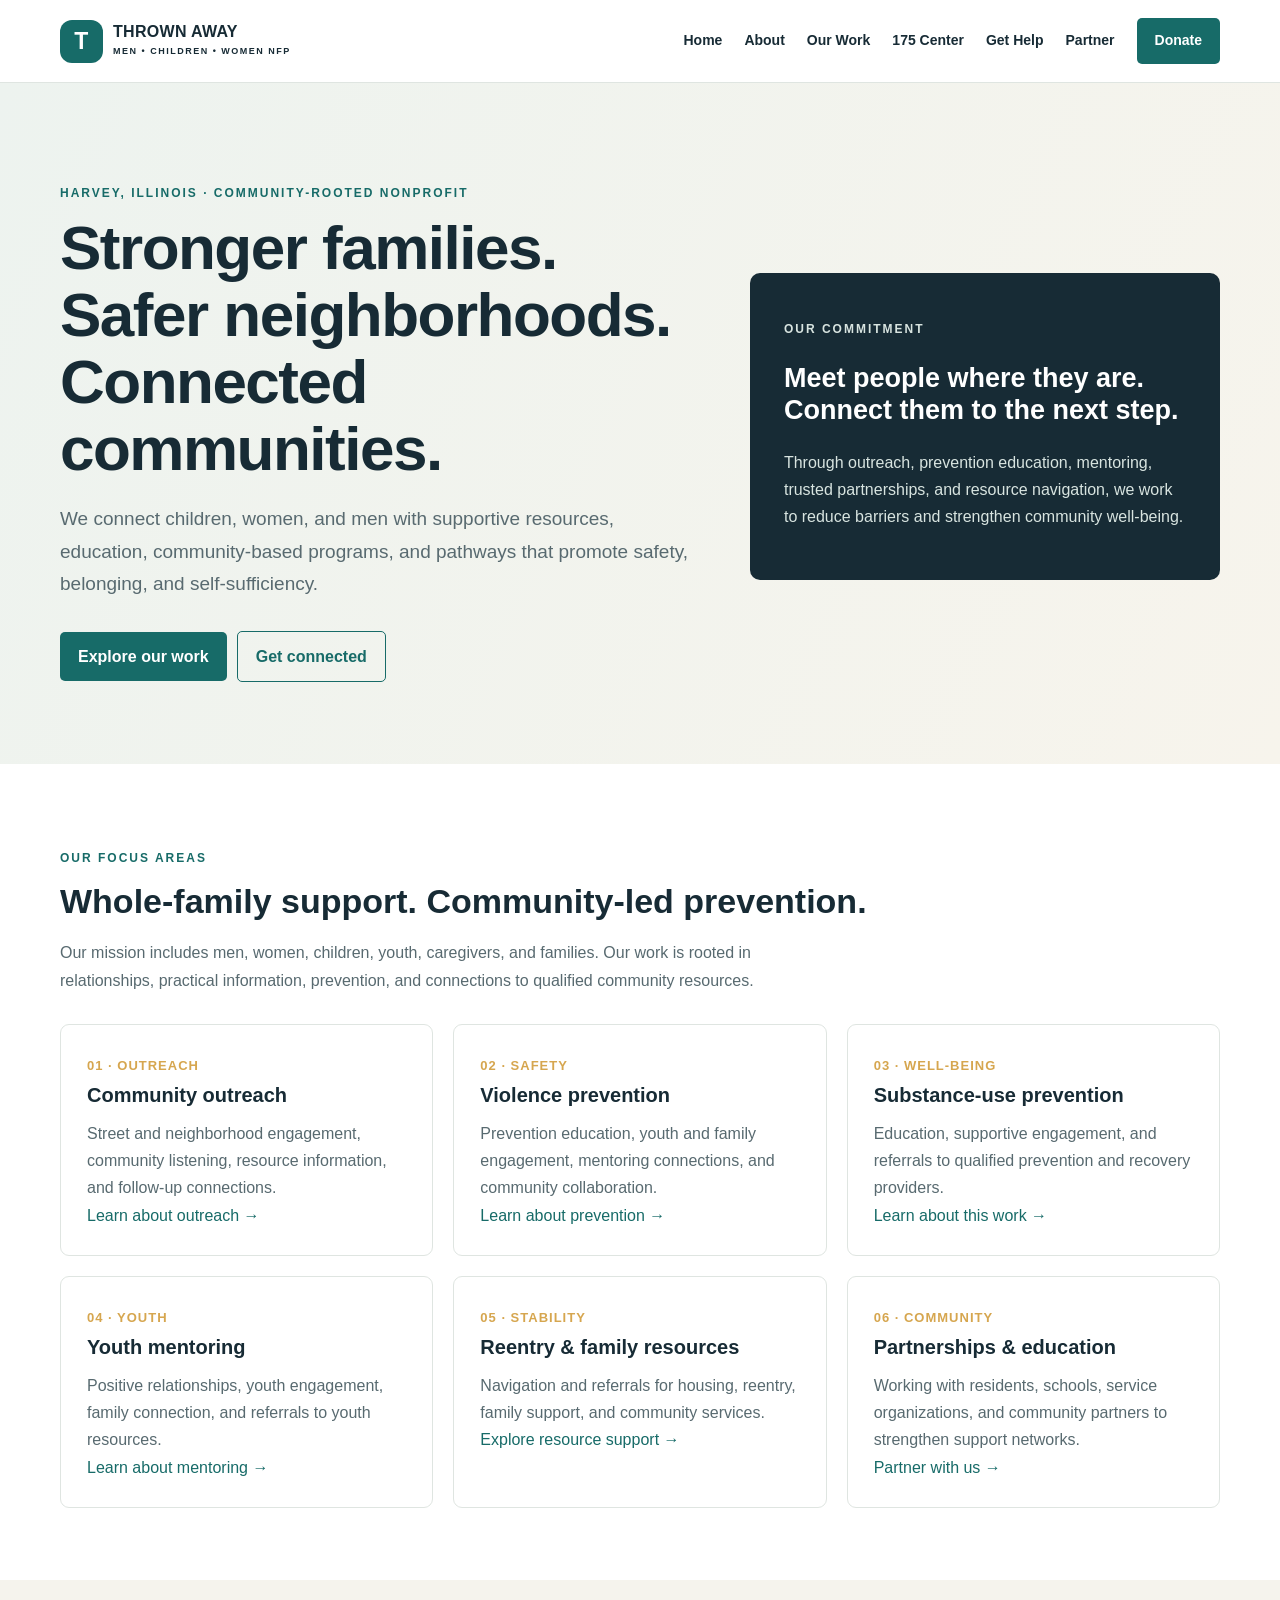
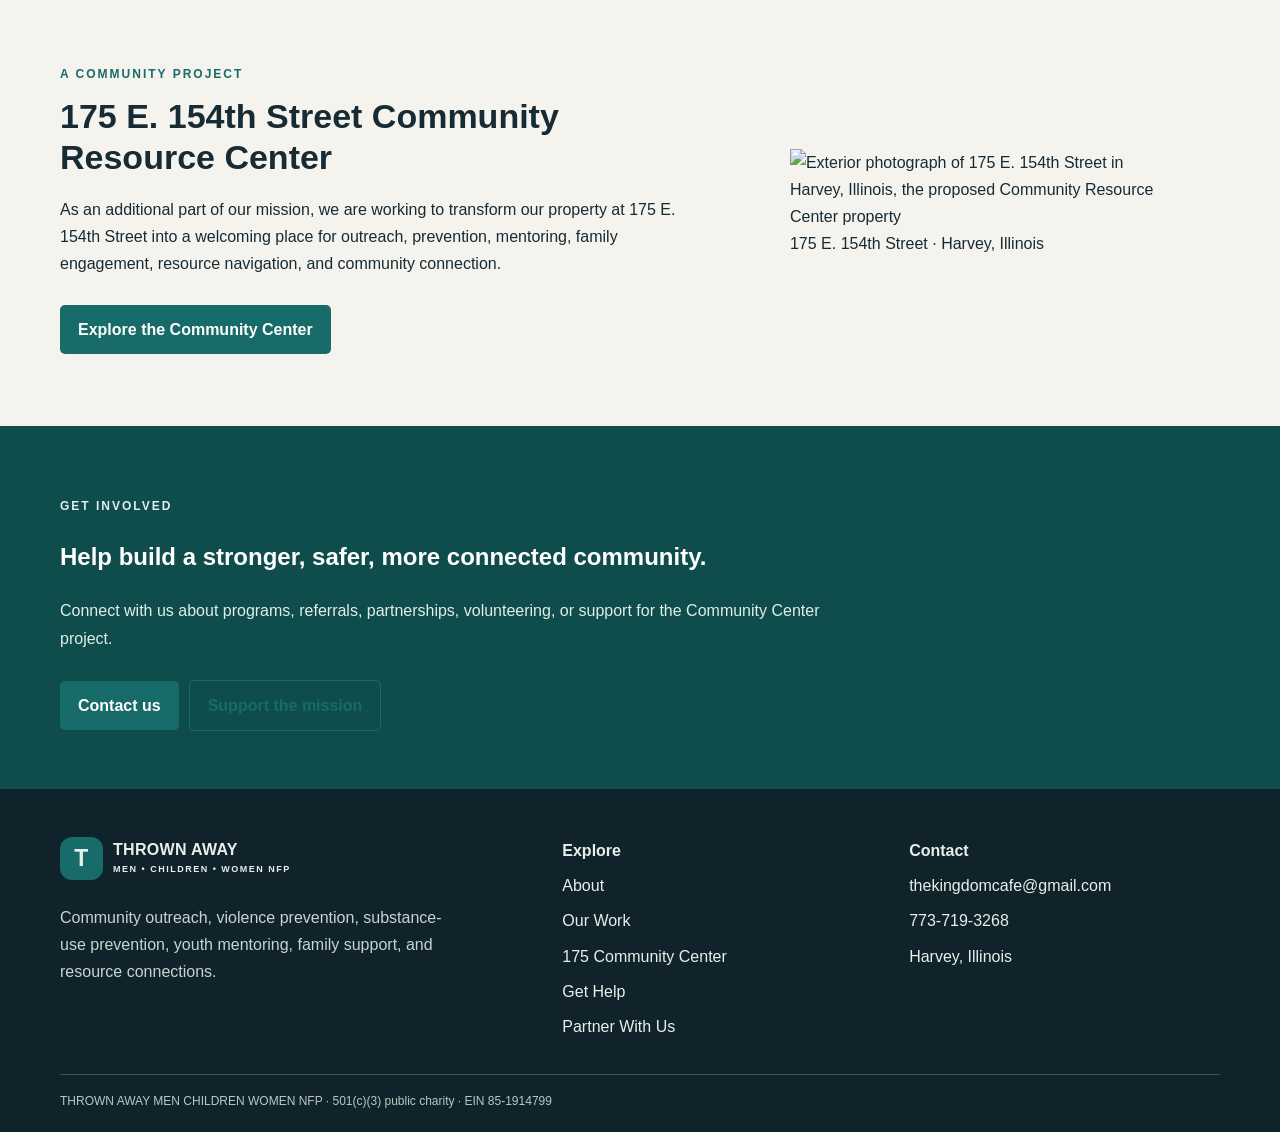
==== index.html @ 24b51b18 "Expand nonprofit website with current mission and program pages" ====
<!doctype html><html lang="en"><head><meta charset="utf-8"><meta name="viewport" content="width=device-width,initial-scale=1"><meta name="description" content="THROWN AWAY MEN CHILDREN WOMEN NFP connects children, women and men with outreach, violence prevention, substance-use prevention, youth mentoring, family support and community resources."><title>Home | THROWN AWAY MEN CHILDREN WOMEN NFP</title><link rel="stylesheet" href="styles.css"></head><body><header class="header"><div class="wrap nav"><a class="brand" href="index.html"><span class="mark">T</span><span>THROWN AWAY<br><small>MEN • CHILDREN • WOMEN NFP</small></span></a><button class="menu" aria-label="Open navigation" onclick="document.querySelector('.links').classList.toggle('open')">Menu</button><nav class="links"><a href="index.html">Home</a><a href="about.html">About</a><a href="programs.html">Our Work</a><a href="community-center.html">175 Center</a><a href="get-help.html">Get Help</a><a href="partners.html">Partner</a><a class="nav-donate" href="donate.html">Donate</a></nav></div></header><main>
<section class="hero"><div class="wrap hero-grid"><div><p class="eyebrow">Harvey, Illinois · Community-rooted nonprofit</p><h1>Stronger families. Safer neighborhoods. Connected communities.</h1><p class="lead">We connect children, women, and men with supportive resources, education, community-based programs, and pathways that promote safety, belonging, and self-sufficiency.</p><a class="btn" href="programs.html">Explore our work</a><a class="btn alt" href="get-help.html">Get connected</a></div><aside class="hero-panel"><p class="eyebrow">OUR COMMITMENT</p><h2>Meet people where they are. Connect them to the next step.</h2><p>Through outreach, prevention education, mentoring, trusted partnerships, and resource navigation, we work to reduce barriers and strengthen community well-being.</p></aside></div></section>
<section class="section"><div class="wrap"><p class="eyebrow">Our focus areas</p><h2>Whole-family support. Community-led prevention.</h2><p class="section-intro">Our mission includes men, women, children, youth, caregivers, and families. Our work is rooted in relationships, practical information, prevention, and connections to qualified community resources.</p><div class="cards"><article class="card"><span class="number">01 · OUTREACH</span><h3>Community outreach</h3><p>Street and neighborhood engagement, community listening, resource information, and follow-up connections.</p><a href="outreach.html">Learn about outreach →</a></article><article class="card"><span class="number">02 · SAFETY</span><h3>Violence prevention</h3><p>Prevention education, youth and family engagement, mentoring connections, and community collaboration.</p><a href="violence-prevention.html">Learn about prevention →</a></article><article class="card"><span class="number">03 · WELL-BEING</span><h3>Substance-use prevention</h3><p>Education, supportive engagement, and referrals to qualified prevention and recovery providers.</p><a href="substance-use.html">Learn about this work →</a></article><article class="card"><span class="number">04 · YOUTH</span><h3>Youth mentoring</h3><p>Positive relationships, youth engagement, family connection, and referrals to youth resources.</p><a href="youth-mentoring.html">Learn about mentoring →</a></article><article class="card"><span class="number">05 · STABILITY</span><h3>Reentry & family resources</h3><p>Navigation and referrals for housing, reentry, family support, and community services.</p><a href="reentry-family.html">Explore resource support →</a></article><article class="card"><span class="number">06 · COMMUNITY</span><h3>Partnerships & education</h3><p>Working with residents, schools, service organizations, and community partners to strengthen support networks.</p><a href="partners.html">Partner with us →</a></article></div></div></section>
<section class="section cream"><div class="wrap two"><div><p class="eyebrow">A community project</p><h2>175 E. 154th Street Community Resource Center</h2><p>As an additional part of our mission, we are working to transform our property at 175 E. 154th Street into a welcoming place for outreach, prevention, mentoring, family engagement, resource navigation, and community connection.</p><a class="btn" href="community-center.html">Explore the Community Center</a></div><figure class="project-photo"><img src="https://static2.givesendgo.com/images/campaign_image/a7524ba04cac8eee8d2411d74d27a0e4.webp" alt="Exterior photograph of 175 E. 154th Street in Harvey, Illinois, the proposed Community Resource Center property"><figcaption>175 E. 154th Street · Harvey, Illinois</figcaption></figure></div></section>
<section class="band"><div class="wrap"><p class="eyebrow">Get involved</p><h2>Help build a stronger, safer, more connected community.</h2><p>Connect with us about programs, referrals, partnerships, volunteering, or support for the Community Center project.</p><a class="btn" href="contact.html">Contact us</a><a class="btn alt" href="donate.html">Support the mission</a></div></section></main><footer class="footer"><div class="wrap footgrid"><div><a class="brand lightbrand" href="index.html"><span class="mark">T</span><span>THROWN AWAY<br><small>MEN • CHILDREN • WOMEN NFP</small></span></a><p>Community outreach, violence prevention, substance-use prevention, youth mentoring, family support, and resource connections.</p></div><div><strong>Explore</strong><a href="about.html">About</a><a href="programs.html">Our Work</a><a href="community-center.html">175 Community Center</a><a href="get-help.html">Get Help</a><a href="partners.html">Partner With Us</a></div><div><strong>Contact</strong><a href="mailto:thekingdomcafe@gmail.com">thekingdomcafe@gmail.com</a><a href="tel:17737193268">773-719-3268</a><span>Harvey, Illinois</span></div></div><div class="wrap legal">THROWN AWAY MEN CHILDREN WOMEN NFP · 501(c)(3) public charity · EIN 85-1914799</div></footer></body></html>
---- styles.css ----
:root{--ink:#172b35;--muted:#586a70;--teal:#176b68;--teal2:#0e4d4b;--gold:#d6a64f;--cream:#f5f3ed;--line:#dfe5e1;--white:#fff}*{box-sizing:border-box}html{scroll-behavior:smooth}body{margin:0;font:16px/1.7 Arial,Helvetica,sans-serif;color:var(--ink);background:#fff}a{color:var(--teal);text-decoration:none}a:hover{text-decoration:underline}.wrap{width:min(1160px,92%);margin:auto}.header{position:sticky;top:0;background:#fff;border-bottom:1px solid var(--line);z-index:20}.nav{min-height:82px;display:flex;align-items:center;justify-content:space-between;gap:24px}.brand{display:flex;align-items:center;gap:10px;color:var(--ink);font-weight:800;line-height:1.05;letter-spacing:.3px}.brand small{font-size:9px;letter-spacing:1.5px}.mark{display:grid;place-items:center;width:43px;height:43px;border-radius:12px;background:var(--teal);color:#fff;font-size:23px}.links{display:flex;align-items:center;gap:22px}.links a{font-size:14px;font-weight:700;color:var(--ink)}.links .nav-donate,.btn{background:var(--teal);color:#fff;padding:11px 18px;border-radius:5px}.menu{display:none;background:var(--teal);color:#fff;border:0;padding:9px 13px;border-radius:5px}.hero{background:linear-gradient(115deg,#edf3ef 0%,#f7f4ec 100%);padding:88px 0 82px}.hero-grid,.two{display:grid;grid-template-columns:1.15fr .85fr;gap:54px;align-items:center}.eyebrow{font-size:12px;letter-spacing:2px;font-weight:800;color:var(--teal);text-transform:uppercase}.hero h1,.pagehead h1{font-size:clamp(38px,5vw,62px);line-height:1.08;letter-spacing:-1.5px;margin:12px 0 20px}.lead{font-size:19px;color:var(--muted);max-width:720px}.btn{display:inline-block;font-weight:800;margin:12px 10px 0 0}.btn.alt{background:transparent;color:var(--teal);border:1px solid var(--teal)}.hero-panel{background:var(--ink);color:#fff;padding:34px;border-radius:10px}.hero-panel p{color:#d8e4e0}.hero-panel h2{font-size:27px;line-height:1.2}.section{padding:72px 0}.section.cream{background:var(--cream)}.section h2{font-size:34px;line-height:1.2;margin:0 0 18px}.section-intro{max-width:760px;color:var(--muted)}.cards{display:grid;grid-template-columns:repeat(3,1fr);gap:20px;margin-top:30px}.card{border:1px solid var(--line);border-radius:9px;padding:26px;background:#fff}.card h3{margin:0 0 8px;font-size:20px}.card p{margin:0;color:var(--muted)}.number{color:var(--gold);font-size:13px;font-weight:800;letter-spacing:1px}.band{background:var(--teal2);color:#fff;padding:58px 0}.band p{color:#e1eeea;max-width:760px}.pagehead{background:var(--cream);padding:65px 0}.pagehead h1{font-size:48px}.callout{background:#edf3ef;border-left:5px solid var(--gold);padding:24px 28px;border-radius:4px}.list{padding-left:20px}.list li{margin:9px 0}.center-card{background:var(--ink);color:#fff;padding:34px;border-radius:10px}.center-card p{color:#dce6e2}.stats{display:grid;grid-template-columns:repeat(3,1fr);gap:18px}.stat{padding:25px;background:#fff;border:1px solid var(--line);border-radius:8px}.stat strong{display:block;font-size:20px}.contactbox{background:var(--cream);padding:28px;border-radius:8px}.footer{background:#10232b;color:#e7efeb;padding:48px 0 20px}.footgrid{display:grid;grid-template-columns:1.5fr 1fr 1fr;gap:36px}.footgrid>div{display:flex;flex-direction:column;align-items:flex-start;gap:8px}.footgrid p{color:#c7d5d0;max-width:390px}.footgrid a,.footgrid span{color:#e7efeb}.lightbrand{color:#fff}.legal{border-top:1px solid #405159;margin-top:34px;padding-top:16px;color:#b8c8c2;font-size:12px}@media(max-width:850px){.menu{display:block}.links{display:none;position:absolute;top:82px;left:0;right:0;background:#fff;padding:20px 4%;border-bottom:1px solid var(--line);flex-direction:column;align-items:flex-start}.links.open{display:flex}.hero-grid,.two{grid-template-columns:1fr;gap:30px}.cards{grid-template-columns:1fr 1fr}.footgrid{grid-template-columns:1fr 1fr}}@media(max-width:560px){.hero{padding:58px 0}.cards,.stats,.footgrid{grid-template-columns:1fr}.section{padding:52px 0}.pagehead h1{font-size:38px}}
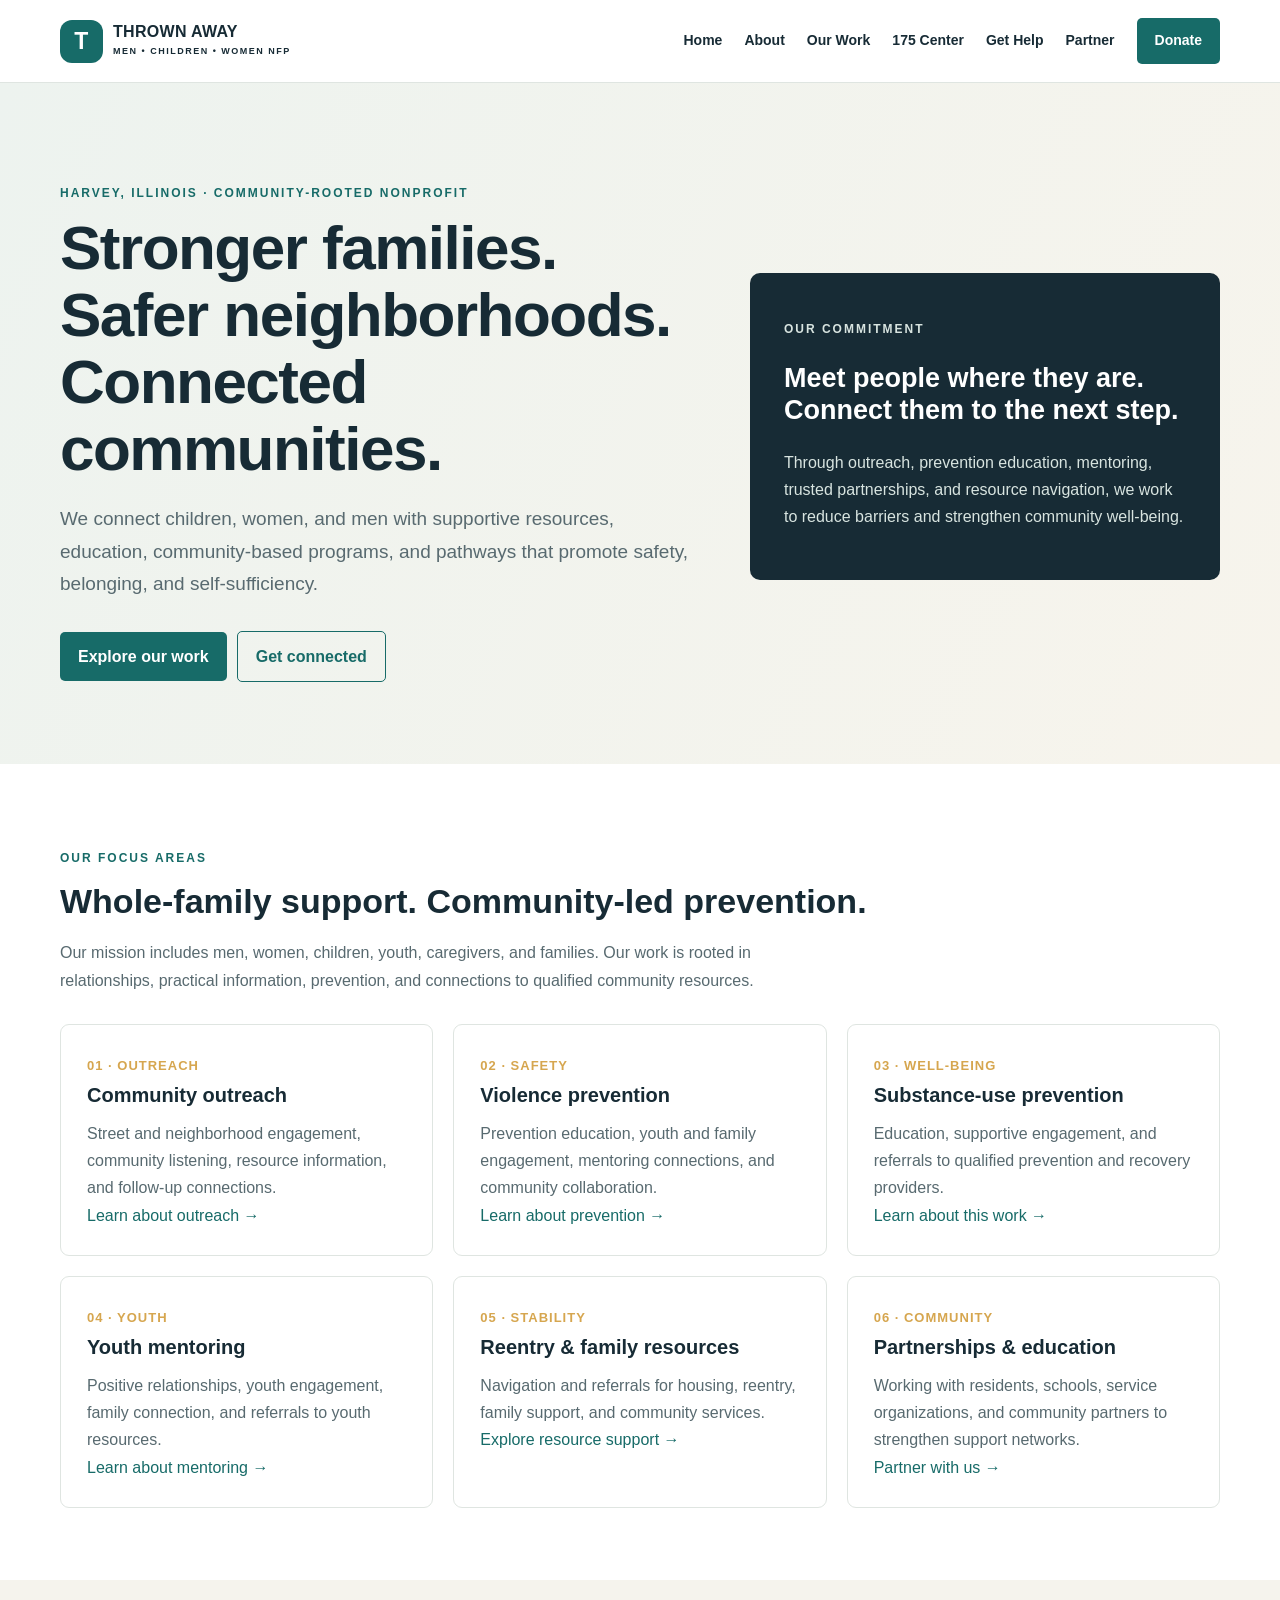
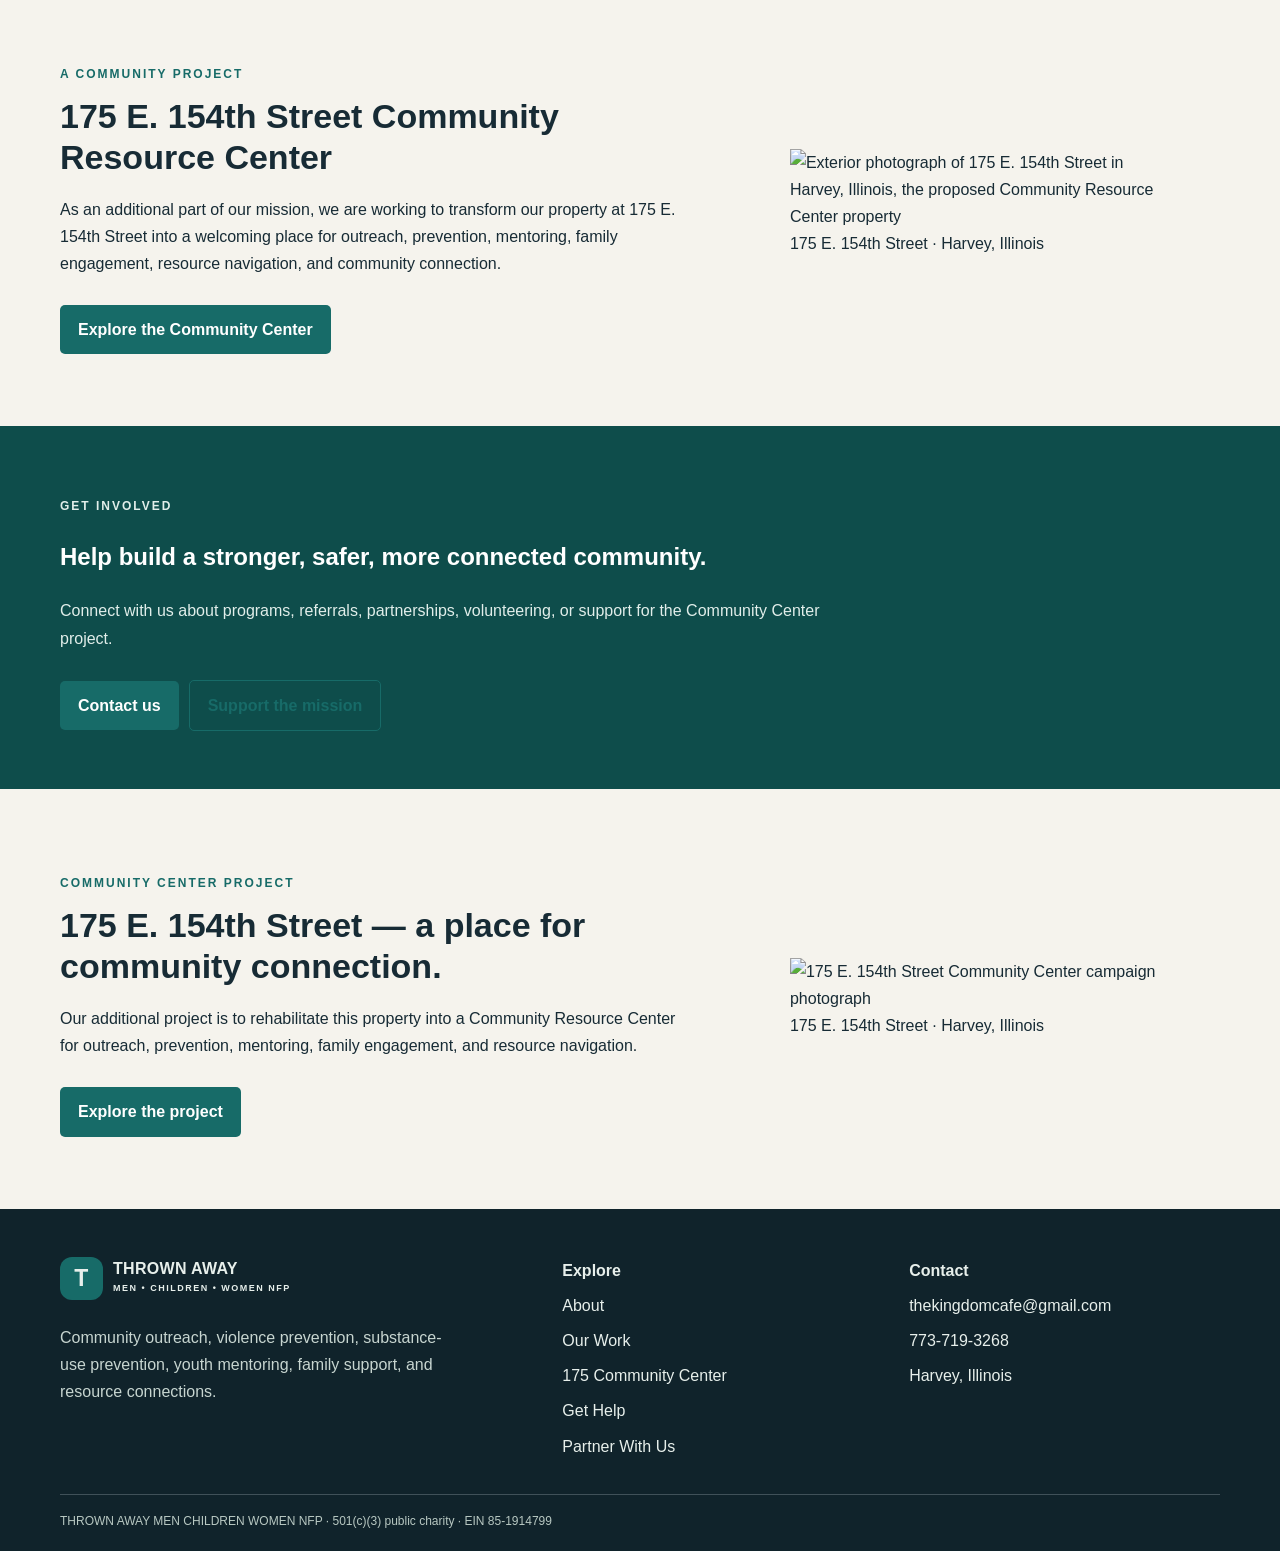
==== commit d13b225f: "Feature Community Center project and campaign image on nonprofit homepage" ====
--- a/index.html
+++ b/index.html
@@ -2,4 +2,4 @@
 <section class="hero"><div class="wrap hero-grid"><div><p class="eyebrow">Harvey, Illinois · Community-rooted nonprofit</p><h1>Stronger families. Safer neighborhoods. Connected communities.</h1><p class="lead">We connect children, women, and men with supportive resources, education, community-based programs, and pathways that promote safety, belonging, and self-sufficiency.</p><a class="btn" href="programs.html">Explore our work</a><a class="btn alt" href="get-help.html">Get connected</a></div><aside class="hero-panel"><p class="eyebrow">OUR COMMITMENT</p><h2>Meet people where they are. Connect them to the next step.</h2><p>Through outreach, prevention education, mentoring, trusted partnerships, and resource navigation, we work to reduce barriers and strengthen community well-being.</p></aside></div></section>
 <section class="section"><div class="wrap"><p class="eyebrow">Our focus areas</p><h2>Whole-family support. Community-led prevention.</h2><p class="section-intro">Our mission includes men, women, children, youth, caregivers, and families. Our work is rooted in relationships, practical information, prevention, and connections to qualified community resources.</p><div class="cards"><article class="card"><span class="number">01 · OUTREACH</span><h3>Community outreach</h3><p>Street and neighborhood engagement, community listening, resource information, and follow-up connections.</p><a href="outreach.html">Learn about outreach →</a></article><article class="card"><span class="number">02 · SAFETY</span><h3>Violence prevention</h3><p>Prevention education, youth and family engagement, mentoring connections, and community collaboration.</p><a href="violence-prevention.html">Learn about prevention →</a></article><article class="card"><span class="number">03 · WELL-BEING</span><h3>Substance-use prevention</h3><p>Education, supportive engagement, and referrals to qualified prevention and recovery providers.</p><a href="substance-use.html">Learn about this work →</a></article><article class="card"><span class="number">04 · YOUTH</span><h3>Youth mentoring</h3><p>Positive relationships, youth engagement, family connection, and referrals to youth resources.</p><a href="youth-mentoring.html">Learn about mentoring →</a></article><article class="card"><span class="number">05 · STABILITY</span><h3>Reentry & family resources</h3><p>Navigation and referrals for housing, reentry, family support, and community services.</p><a href="reentry-family.html">Explore resource support →</a></article><article class="card"><span class="number">06 · COMMUNITY</span><h3>Partnerships & education</h3><p>Working with residents, schools, service organizations, and community partners to strengthen support networks.</p><a href="partners.html">Partner with us →</a></article></div></div></section>
 <section class="section cream"><div class="wrap two"><div><p class="eyebrow">A community project</p><h2>175 E. 154th Street Community Resource Center</h2><p>As an additional part of our mission, we are working to transform our property at 175 E. 154th Street into a welcoming place for outreach, prevention, mentoring, family engagement, resource navigation, and community connection.</p><a class="btn" href="community-center.html">Explore the Community Center</a></div><figure class="project-photo"><img src="https://static2.givesendgo.com/images/campaign_image/a7524ba04cac8eee8d2411d74d27a0e4.webp" alt="Exterior photograph of 175 E. 154th Street in Harvey, Illinois, the proposed Community Resource Center property"><figcaption>175 E. 154th Street · Harvey, Illinois</figcaption></figure></div></section>
-<section class="band"><div class="wrap"><p class="eyebrow">Get involved</p><h2>Help build a stronger, safer, more connected community.</h2><p>Connect with us about programs, referrals, partnerships, volunteering, or support for the Community Center project.</p><a class="btn" href="contact.html">Contact us</a><a class="btn alt" href="donate.html">Support the mission</a></div></section></main><footer class="footer"><div class="wrap footgrid"><div><a class="brand lightbrand" href="index.html"><span class="mark">T</span><span>THROWN AWAY<br><small>MEN • CHILDREN • WOMEN NFP</small></span></a><p>Community outreach, violence prevention, substance-use prevention, youth mentoring, family support, and resource connections.</p></div><div><strong>Explore</strong><a href="about.html">About</a><a href="programs.html">Our Work</a><a href="community-center.html">175 Community Center</a><a href="get-help.html">Get Help</a><a href="partners.html">Partner With Us</a></div><div><strong>Contact</strong><a href="mailto:thekingdomcafe@gmail.com">thekingdomcafe@gmail.com</a><a href="tel:17737193268">773-719-3268</a><span>Harvey, Illinois</span></div></div><div class="wrap legal">THROWN AWAY MEN CHILDREN WOMEN NFP · 501(c)(3) public charity · EIN 85-1914799</div></footer></body></html>+<section class="band"><div class="wrap"><p class="eyebrow">Get involved</p><h2>Help build a stronger, safer, more connected community.</h2><p>Connect with us about programs, referrals, partnerships, volunteering, or support for the Community Center project.</p><a class="btn" href="contact.html">Contact us</a><a class="btn alt" href="donate.html">Support the mission</a></div></section><section class="section cream"><div class="wrap two"><div><p class="eyebrow">Community Center project</p><h2>175 E. 154th Street — a place for community connection.</h2><p>Our additional project is to rehabilitate this property into a Community Resource Center for outreach, prevention, mentoring, family engagement, and resource navigation.</p><a class="btn" href="community-center.html">Explore the project</a></div><figure class="project-photo"><img src="https://static2.givesendgo.com/images/campaign_image/a7524ba04cac8eee8d2411d74d27a0e4.webp" alt="175 E. 154th Street Community Center campaign photograph"><figcaption>175 E. 154th Street · Harvey, Illinois</figcaption></figure></div></section></main><footer class="footer"><div class="wrap footgrid"><div><a class="brand lightbrand" href="index.html"><span class="mark">T</span><span>THROWN AWAY<br><small>MEN • CHILDREN • WOMEN NFP</small></span></a><p>Community outreach, violence prevention, substance-use prevention, youth mentoring, family support, and resource connections.</p></div><div><strong>Explore</strong><a href="about.html">About</a><a href="programs.html">Our Work</a><a href="community-center.html">175 Community Center</a><a href="get-help.html">Get Help</a><a href="partners.html">Partner With Us</a></div><div><strong>Contact</strong><a href="mailto:thekingdomcafe@gmail.com">thekingdomcafe@gmail.com</a><a href="tel:17737193268">773-719-3268</a><span>Harvey, Illinois</span></div></div><div class="wrap legal">THROWN AWAY MEN CHILDREN WOMEN NFP · 501(c)(3) public charity · EIN 85-1914799</div></footer></body></html>
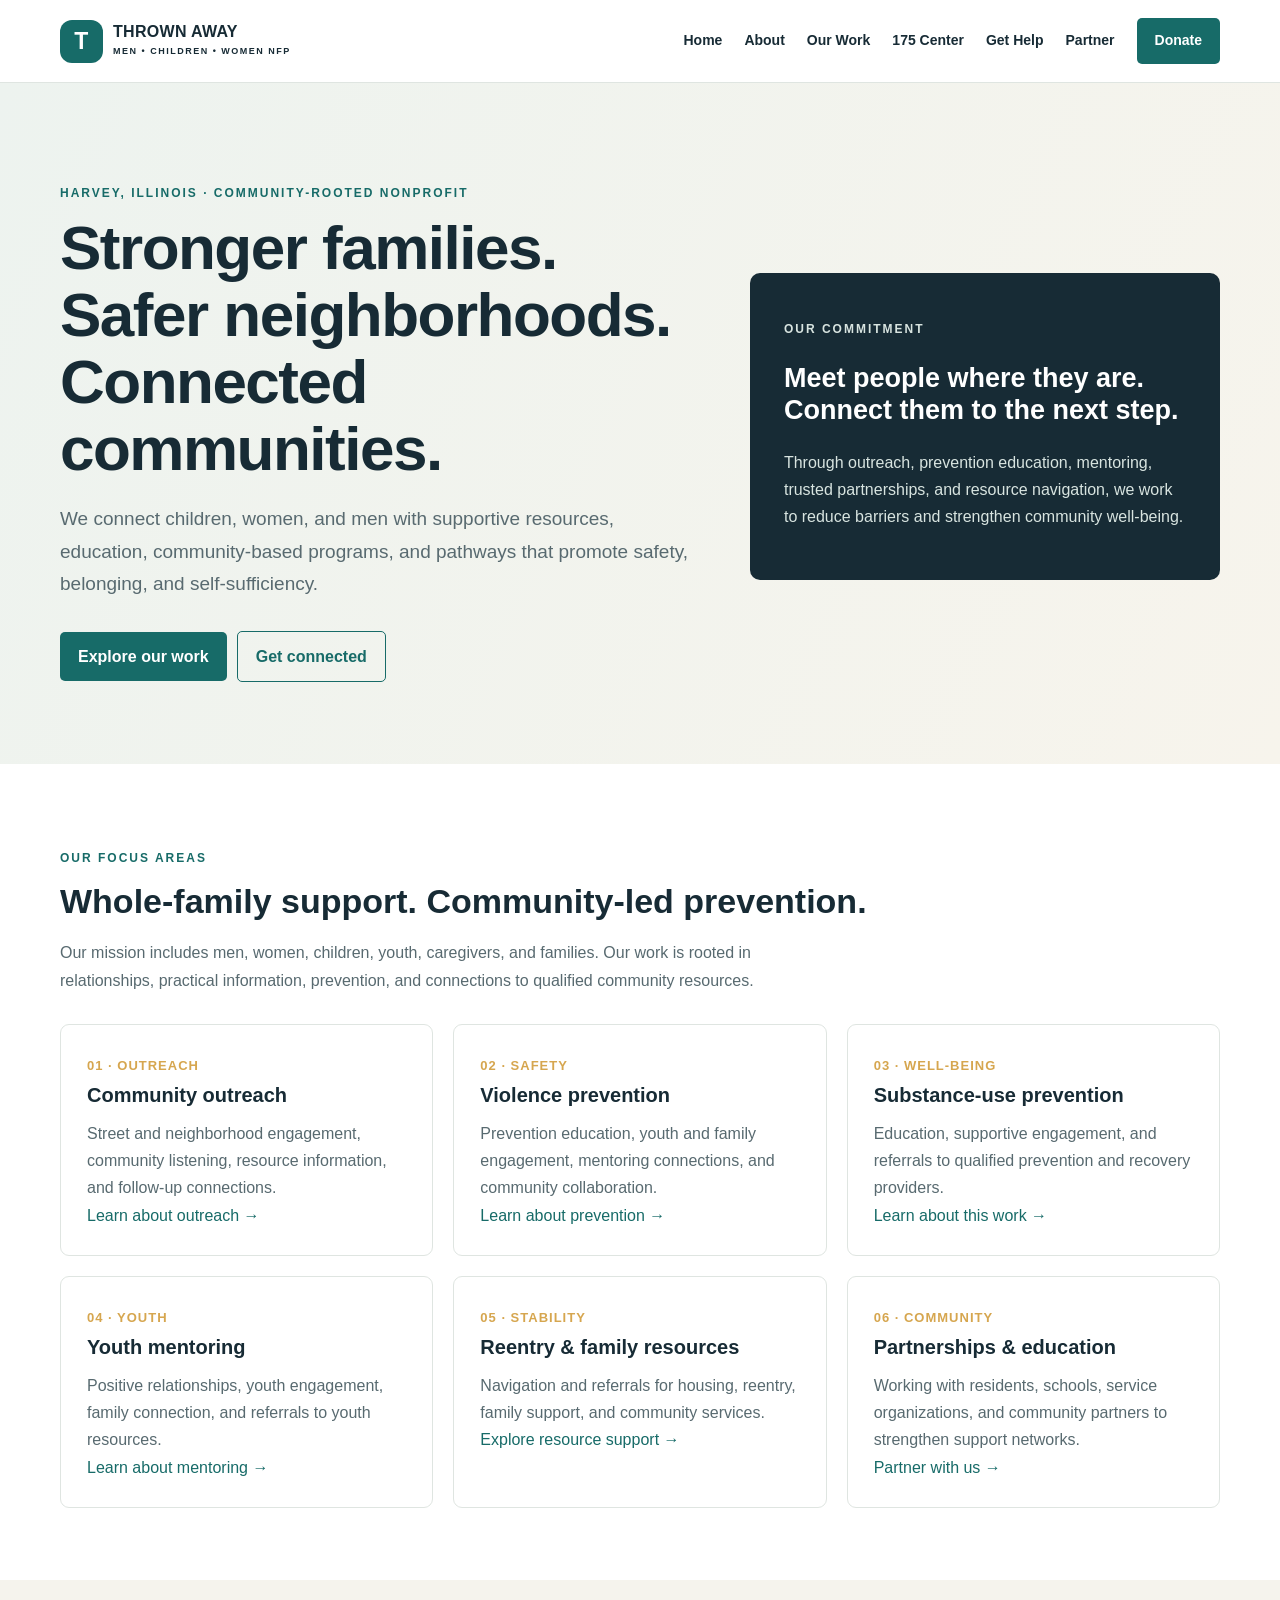
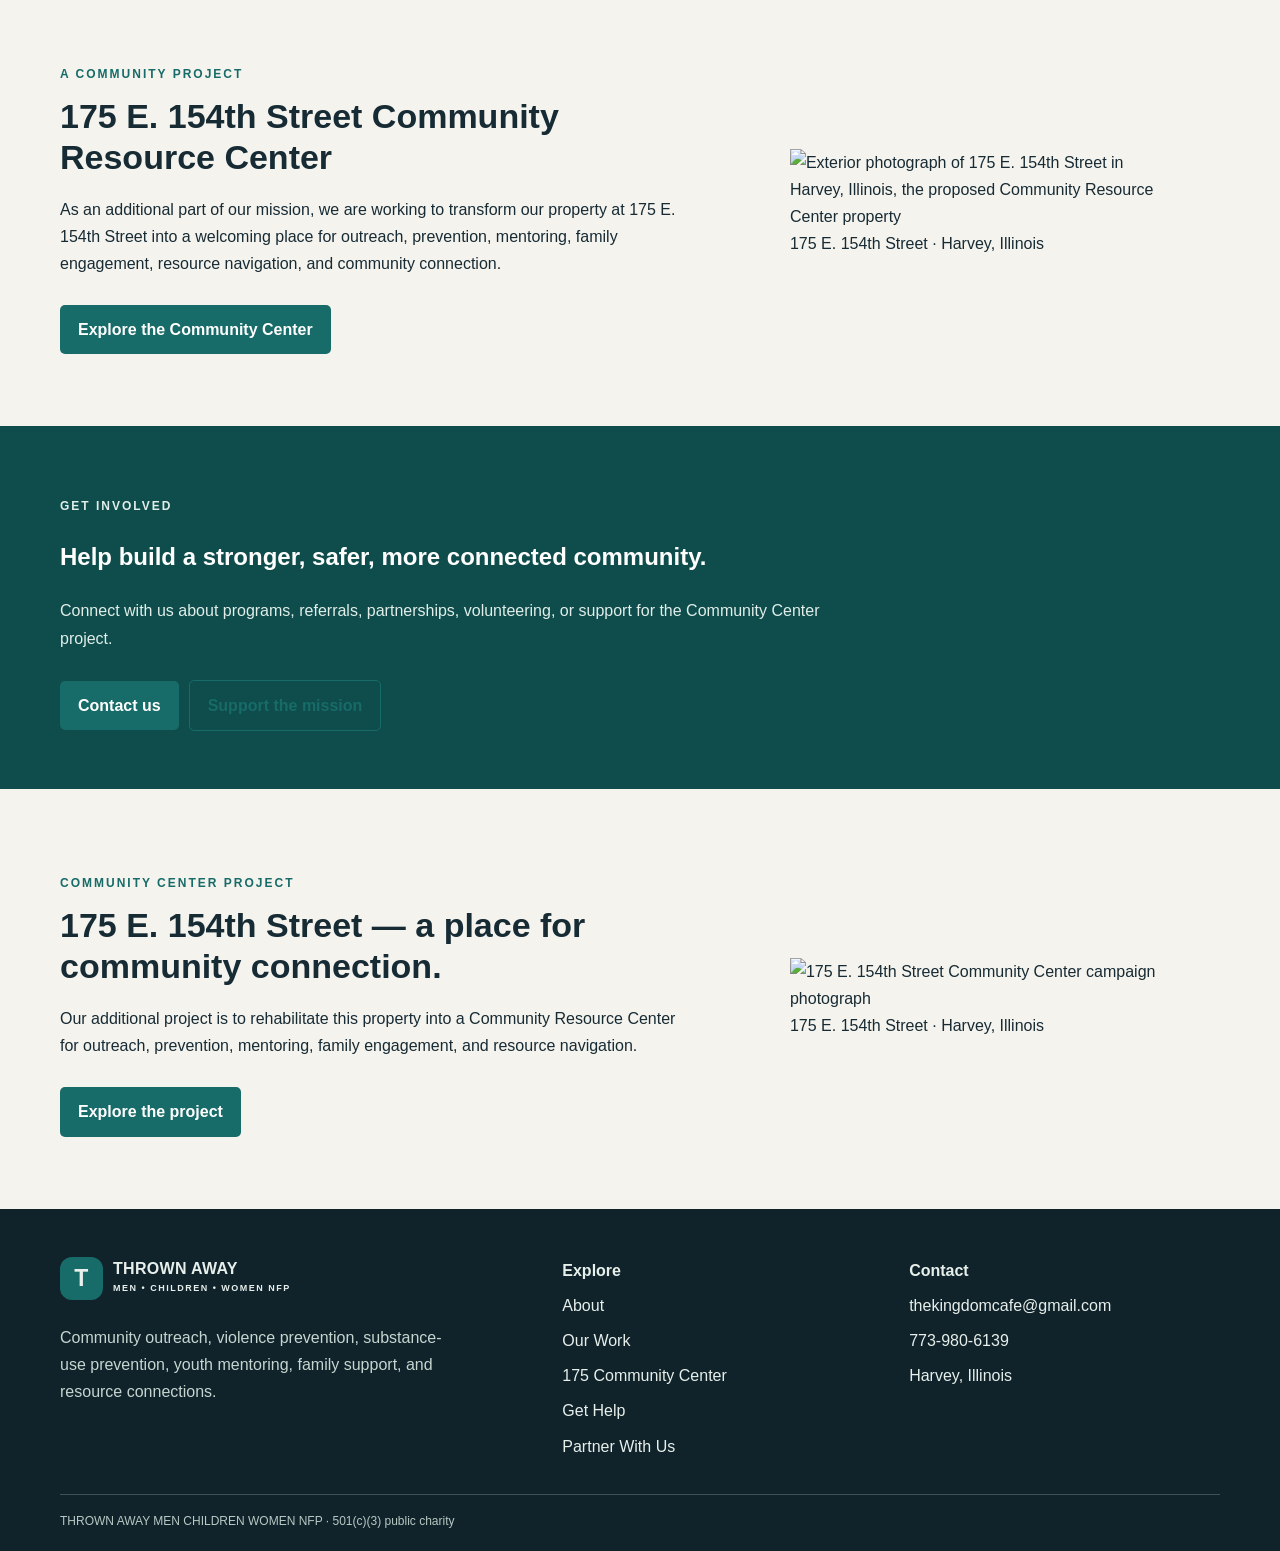
==== commit 754b42c5: "Apply approved public contact and privacy corrections" ====
--- a/index.html
+++ b/index.html
@@ -2,4 +2,4 @@
 <section class="hero"><div class="wrap hero-grid"><div><p class="eyebrow">Harvey, Illinois · Community-rooted nonprofit</p><h1>Stronger families. Safer neighborhoods. Connected communities.</h1><p class="lead">We connect children, women, and men with supportive resources, education, community-based programs, and pathways that promote safety, belonging, and self-sufficiency.</p><a class="btn" href="programs.html">Explore our work</a><a class="btn alt" href="get-help.html">Get connected</a></div><aside class="hero-panel"><p class="eyebrow">OUR COMMITMENT</p><h2>Meet people where they are. Connect them to the next step.</h2><p>Through outreach, prevention education, mentoring, trusted partnerships, and resource navigation, we work to reduce barriers and strengthen community well-being.</p></aside></div></section>
 <section class="section"><div class="wrap"><p class="eyebrow">Our focus areas</p><h2>Whole-family support. Community-led prevention.</h2><p class="section-intro">Our mission includes men, women, children, youth, caregivers, and families. Our work is rooted in relationships, practical information, prevention, and connections to qualified community resources.</p><div class="cards"><article class="card"><span class="number">01 · OUTREACH</span><h3>Community outreach</h3><p>Street and neighborhood engagement, community listening, resource information, and follow-up connections.</p><a href="outreach.html">Learn about outreach →</a></article><article class="card"><span class="number">02 · SAFETY</span><h3>Violence prevention</h3><p>Prevention education, youth and family engagement, mentoring connections, and community collaboration.</p><a href="violence-prevention.html">Learn about prevention →</a></article><article class="card"><span class="number">03 · WELL-BEING</span><h3>Substance-use prevention</h3><p>Education, supportive engagement, and referrals to qualified prevention and recovery providers.</p><a href="substance-use.html">Learn about this work →</a></article><article class="card"><span class="number">04 · YOUTH</span><h3>Youth mentoring</h3><p>Positive relationships, youth engagement, family connection, and referrals to youth resources.</p><a href="youth-mentoring.html">Learn about mentoring →</a></article><article class="card"><span class="number">05 · STABILITY</span><h3>Reentry & family resources</h3><p>Navigation and referrals for housing, reentry, family support, and community services.</p><a href="reentry-family.html">Explore resource support →</a></article><article class="card"><span class="number">06 · COMMUNITY</span><h3>Partnerships & education</h3><p>Working with residents, schools, service organizations, and community partners to strengthen support networks.</p><a href="partners.html">Partner with us →</a></article></div></div></section>
 <section class="section cream"><div class="wrap two"><div><p class="eyebrow">A community project</p><h2>175 E. 154th Street Community Resource Center</h2><p>As an additional part of our mission, we are working to transform our property at 175 E. 154th Street into a welcoming place for outreach, prevention, mentoring, family engagement, resource navigation, and community connection.</p><a class="btn" href="community-center.html">Explore the Community Center</a></div><figure class="project-photo"><img src="https://static2.givesendgo.com/images/campaign_image/a7524ba04cac8eee8d2411d74d27a0e4.webp" alt="Exterior photograph of 175 E. 154th Street in Harvey, Illinois, the proposed Community Resource Center property"><figcaption>175 E. 154th Street · Harvey, Illinois</figcaption></figure></div></section>
-<section class="band"><div class="wrap"><p class="eyebrow">Get involved</p><h2>Help build a stronger, safer, more connected community.</h2><p>Connect with us about programs, referrals, partnerships, volunteering, or support for the Community Center project.</p><a class="btn" href="contact.html">Contact us</a><a class="btn alt" href="donate.html">Support the mission</a></div></section><section class="section cream"><div class="wrap two"><div><p class="eyebrow">Community Center project</p><h2>175 E. 154th Street — a place for community connection.</h2><p>Our additional project is to rehabilitate this property into a Community Resource Center for outreach, prevention, mentoring, family engagement, and resource navigation.</p><a class="btn" href="community-center.html">Explore the project</a></div><figure class="project-photo"><img src="https://static2.givesendgo.com/images/campaign_image/a7524ba04cac8eee8d2411d74d27a0e4.webp" alt="175 E. 154th Street Community Center campaign photograph"><figcaption>175 E. 154th Street · Harvey, Illinois</figcaption></figure></div></section></main><footer class="footer"><div class="wrap footgrid"><div><a class="brand lightbrand" href="index.html"><span class="mark">T</span><span>THROWN AWAY<br><small>MEN • CHILDREN • WOMEN NFP</small></span></a><p>Community outreach, violence prevention, substance-use prevention, youth mentoring, family support, and resource connections.</p></div><div><strong>Explore</strong><a href="about.html">About</a><a href="programs.html">Our Work</a><a href="community-center.html">175 Community Center</a><a href="get-help.html">Get Help</a><a href="partners.html">Partner With Us</a></div><div><strong>Contact</strong><a href="mailto:thekingdomcafe@gmail.com">thekingdomcafe@gmail.com</a><a href="tel:17737193268">773-719-3268</a><span>Harvey, Illinois</span></div></div><div class="wrap legal">THROWN AWAY MEN CHILDREN WOMEN NFP · 501(c)(3) public charity · EIN 85-1914799</div></footer></body></html>+<section class="band"><div class="wrap"><p class="eyebrow">Get involved</p><h2>Help build a stronger, safer, more connected community.</h2><p>Connect with us about programs, referrals, partnerships, volunteering, or support for the Community Center project.</p><a class="btn" href="contact.html">Contact us</a><a class="btn alt" href="donate.html">Support the mission</a></div></section><section class="section cream"><div class="wrap two"><div><p class="eyebrow">Community Center project</p><h2>175 E. 154th Street — a place for community connection.</h2><p>Our additional project is to rehabilitate this property into a Community Resource Center for outreach, prevention, mentoring, family engagement, and resource navigation.</p><a class="btn" href="community-center.html">Explore the project</a></div><figure class="project-photo"><img src="https://static2.givesendgo.com/images/campaign_image/a7524ba04cac8eee8d2411d74d27a0e4.webp" alt="175 E. 154th Street Community Center campaign photograph"><figcaption>175 E. 154th Street · Harvey, Illinois</figcaption></figure></div></section></main><footer class="footer"><div class="wrap footgrid"><div><a class="brand lightbrand" href="index.html"><span class="mark">T</span><span>THROWN AWAY<br><small>MEN • CHILDREN • WOMEN NFP</small></span></a><p>Community outreach, violence prevention, substance-use prevention, youth mentoring, family support, and resource connections.</p></div><div><strong>Explore</strong><a href="about.html">About</a><a href="programs.html">Our Work</a><a href="community-center.html">175 Community Center</a><a href="get-help.html">Get Help</a><a href="partners.html">Partner With Us</a></div><div><strong>Contact</strong><a href="mailto:thekingdomcafe@gmail.com">thekingdomcafe@gmail.com</a><a href="tel:17739806139">773-980-6139</a><span>Harvey, Illinois</span></div></div><div class="wrap legal">THROWN AWAY MEN CHILDREN WOMEN NFP · 501(c)(3) public charity</div></footer></body></html>
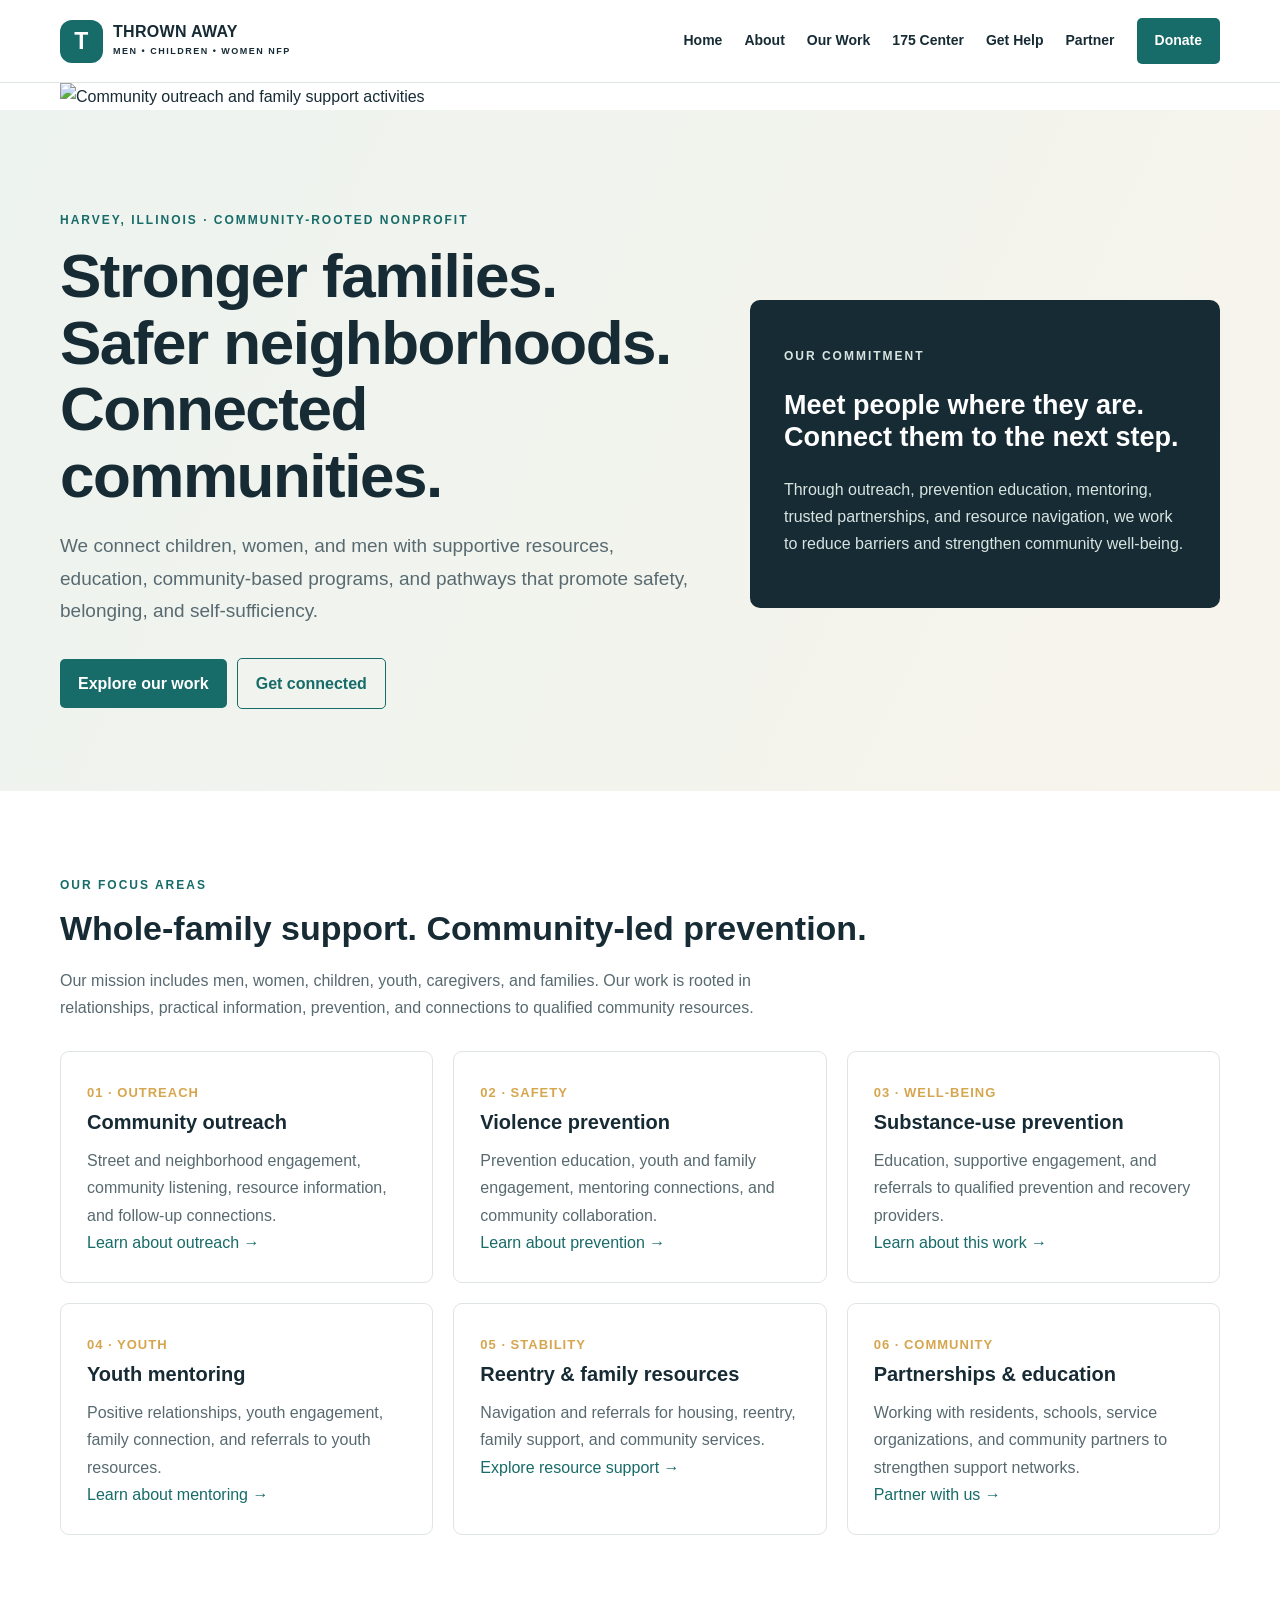
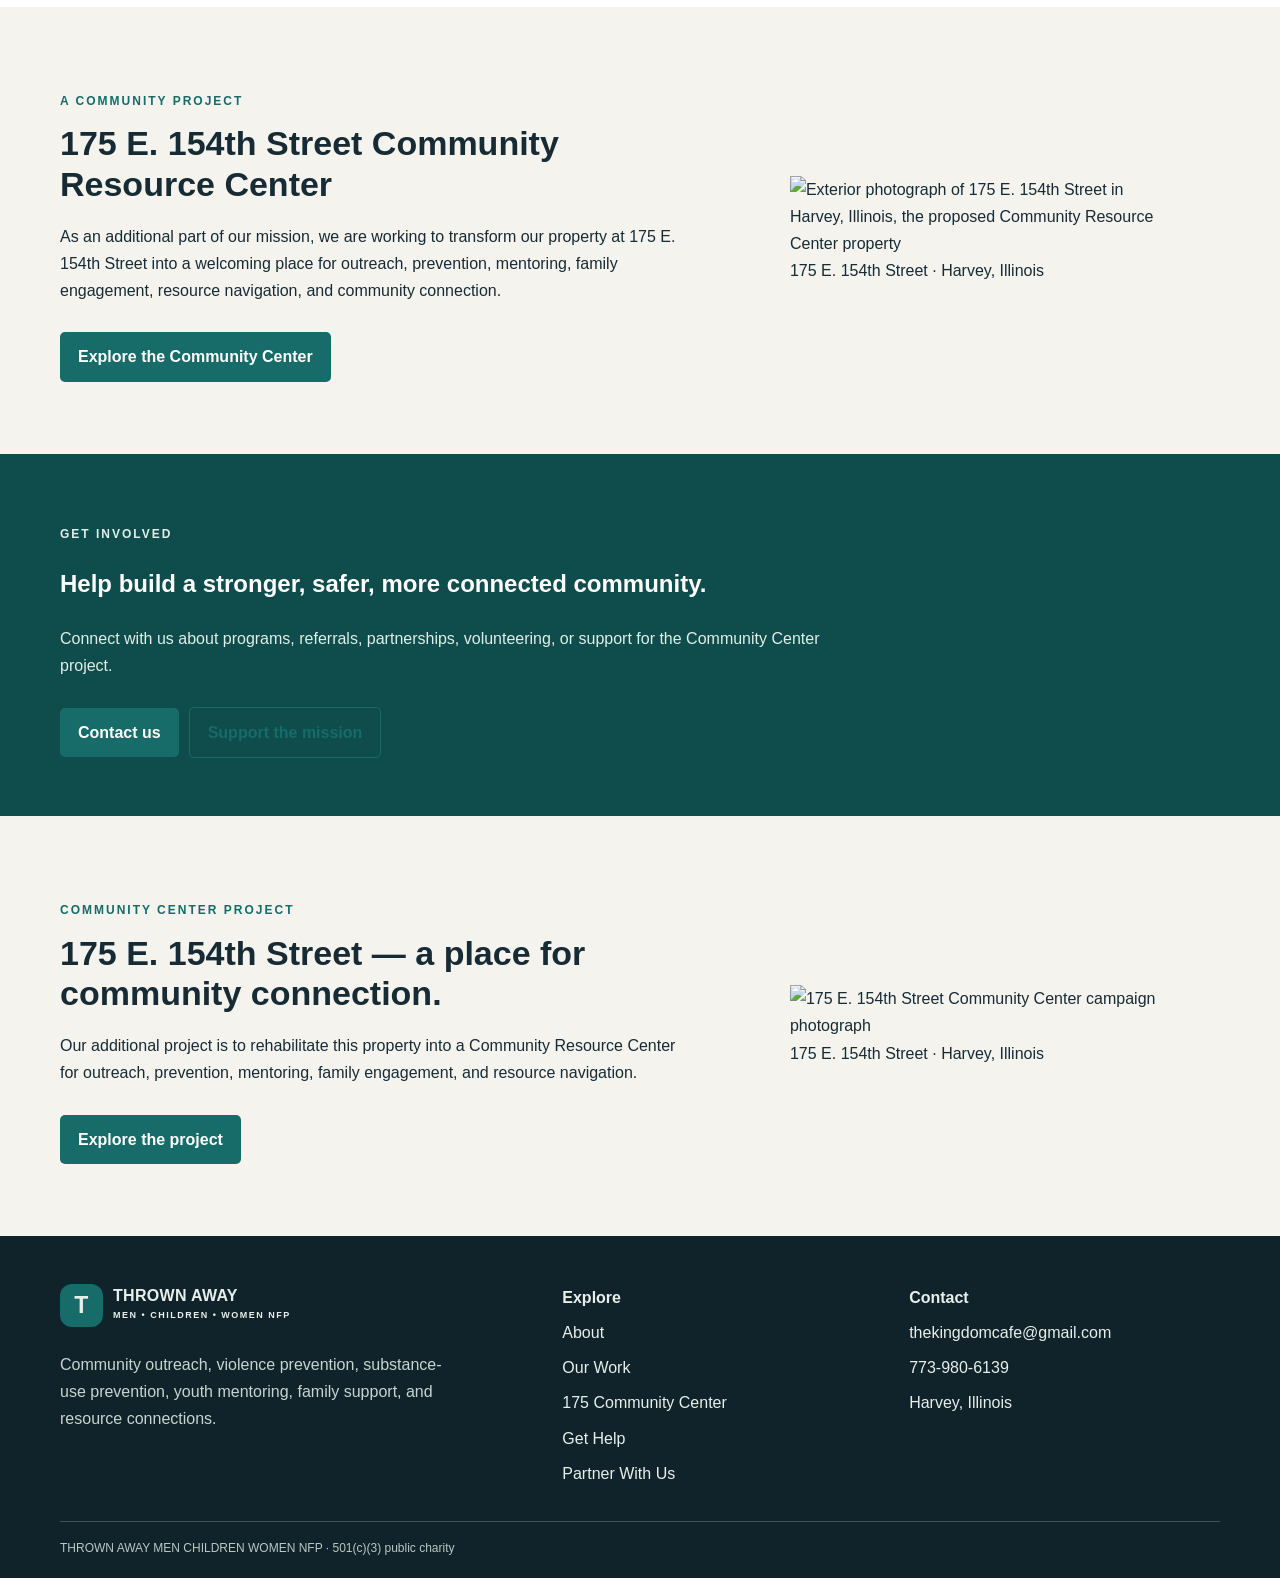
==== commit 779a357b: "Update public contact details and add page photography" ====
--- a/index.html
+++ b/index.html
@@ -1,4 +1,4 @@
-<!doctype html><html lang="en"><head><meta charset="utf-8"><meta name="viewport" content="width=device-width,initial-scale=1"><meta name="description" content="THROWN AWAY MEN CHILDREN WOMEN NFP connects children, women and men with outreach, violence prevention, substance-use prevention, youth mentoring, family support and community resources."><title>Home | THROWN AWAY MEN CHILDREN WOMEN NFP</title><link rel="stylesheet" href="styles.css"></head><body><header class="header"><div class="wrap nav"><a class="brand" href="index.html"><span class="mark">T</span><span>THROWN AWAY<br><small>MEN • CHILDREN • WOMEN NFP</small></span></a><button class="menu" aria-label="Open navigation" onclick="document.querySelector('.links').classList.toggle('open')">Menu</button><nav class="links"><a href="index.html">Home</a><a href="about.html">About</a><a href="programs.html">Our Work</a><a href="community-center.html">175 Center</a><a href="get-help.html">Get Help</a><a href="partners.html">Partner</a><a class="nav-donate" href="donate.html">Donate</a></nav></div></header><main>
+<!doctype html><html lang="en"><head><meta charset="utf-8"><meta name="viewport" content="width=device-width,initial-scale=1"><meta name="description" content="THROWN AWAY MEN CHILDREN WOMEN NFP connects children, women and men with outreach, violence prevention, substance-use prevention, youth mentoring, family support and community resources."><title>Home | THROWN AWAY MEN CHILDREN WOMEN NFP</title><link rel="stylesheet" href="styles.css"></head><body><header class="header"><div class="wrap nav"><a class="brand" href="index.html"><span class="mark">T</span><span>THROWN AWAY<br><small>MEN • CHILDREN • WOMEN NFP</small></span></a><button class="menu" aria-label="Open navigation" onclick="document.querySelector('.links').classList.toggle('open')">Menu</button><nav class="links"><a href="index.html">Home</a><a href="about.html">About</a><a href="programs.html">Our Work</a><a href="community-center.html">175 Center</a><a href="get-help.html">Get Help</a><a href="partners.html">Partner</a><a class="nav-donate" href="donate.html">Donate</a></nav></div></header><main><section class="photo-strip"><div class="wrap"><img src="https://images.unsplash.com/photo-1529156069898-49953e39b3ac?auto=format&fit=crop&w=1600&q=85" alt="Community outreach and family support activities" loading="lazy"></div></section>
 <section class="hero"><div class="wrap hero-grid"><div><p class="eyebrow">Harvey, Illinois · Community-rooted nonprofit</p><h1>Stronger families. Safer neighborhoods. Connected communities.</h1><p class="lead">We connect children, women, and men with supportive resources, education, community-based programs, and pathways that promote safety, belonging, and self-sufficiency.</p><a class="btn" href="programs.html">Explore our work</a><a class="btn alt" href="get-help.html">Get connected</a></div><aside class="hero-panel"><p class="eyebrow">OUR COMMITMENT</p><h2>Meet people where they are. Connect them to the next step.</h2><p>Through outreach, prevention education, mentoring, trusted partnerships, and resource navigation, we work to reduce barriers and strengthen community well-being.</p></aside></div></section>
 <section class="section"><div class="wrap"><p class="eyebrow">Our focus areas</p><h2>Whole-family support. Community-led prevention.</h2><p class="section-intro">Our mission includes men, women, children, youth, caregivers, and families. Our work is rooted in relationships, practical information, prevention, and connections to qualified community resources.</p><div class="cards"><article class="card"><span class="number">01 · OUTREACH</span><h3>Community outreach</h3><p>Street and neighborhood engagement, community listening, resource information, and follow-up connections.</p><a href="outreach.html">Learn about outreach →</a></article><article class="card"><span class="number">02 · SAFETY</span><h3>Violence prevention</h3><p>Prevention education, youth and family engagement, mentoring connections, and community collaboration.</p><a href="violence-prevention.html">Learn about prevention →</a></article><article class="card"><span class="number">03 · WELL-BEING</span><h3>Substance-use prevention</h3><p>Education, supportive engagement, and referrals to qualified prevention and recovery providers.</p><a href="substance-use.html">Learn about this work →</a></article><article class="card"><span class="number">04 · YOUTH</span><h3>Youth mentoring</h3><p>Positive relationships, youth engagement, family connection, and referrals to youth resources.</p><a href="youth-mentoring.html">Learn about mentoring →</a></article><article class="card"><span class="number">05 · STABILITY</span><h3>Reentry & family resources</h3><p>Navigation and referrals for housing, reentry, family support, and community services.</p><a href="reentry-family.html">Explore resource support →</a></article><article class="card"><span class="number">06 · COMMUNITY</span><h3>Partnerships & education</h3><p>Working with residents, schools, service organizations, and community partners to strengthen support networks.</p><a href="partners.html">Partner with us →</a></article></div></div></section>
 <section class="section cream"><div class="wrap two"><div><p class="eyebrow">A community project</p><h2>175 E. 154th Street Community Resource Center</h2><p>As an additional part of our mission, we are working to transform our property at 175 E. 154th Street into a welcoming place for outreach, prevention, mentoring, family engagement, resource navigation, and community connection.</p><a class="btn" href="community-center.html">Explore the Community Center</a></div><figure class="project-photo"><img src="https://static2.givesendgo.com/images/campaign_image/a7524ba04cac8eee8d2411d74d27a0e4.webp" alt="Exterior photograph of 175 E. 154th Street in Harvey, Illinois, the proposed Community Resource Center property"><figcaption>175 E. 154th Street · Harvey, Illinois</figcaption></figure></div></section>
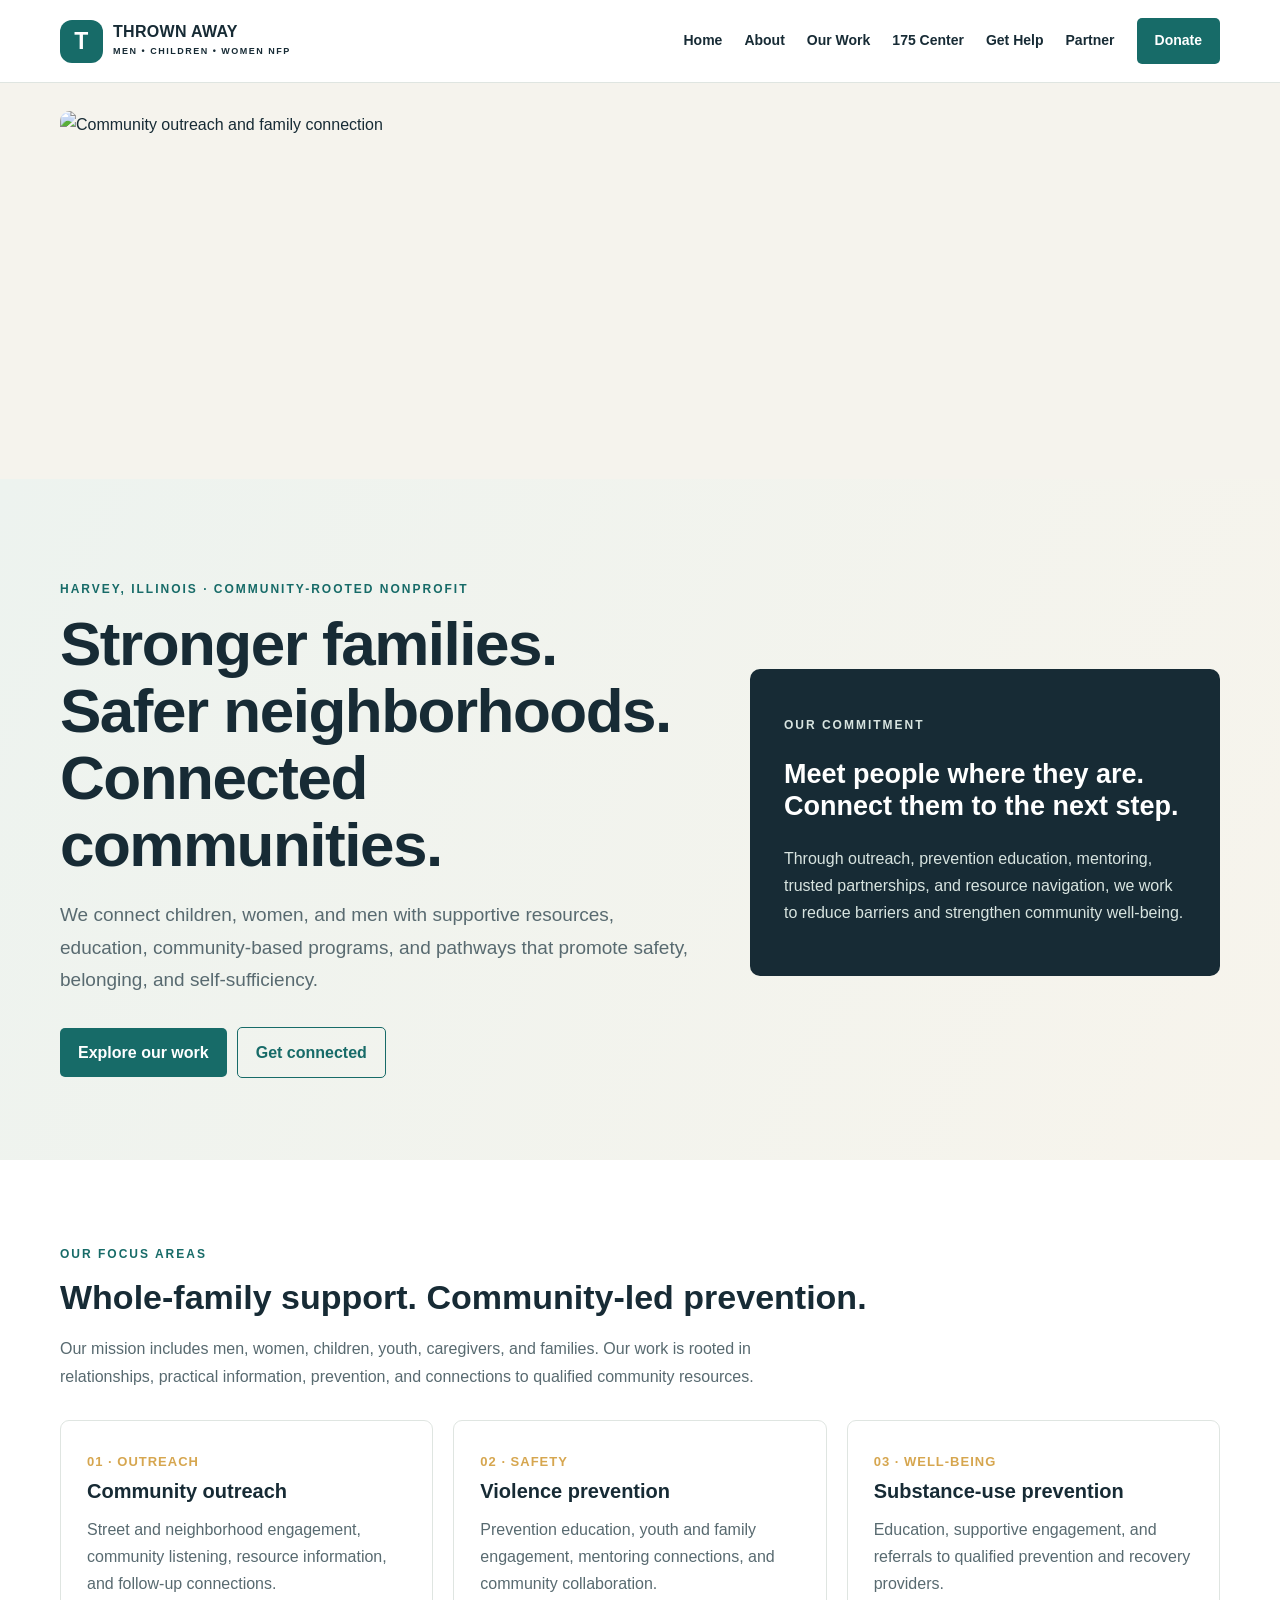
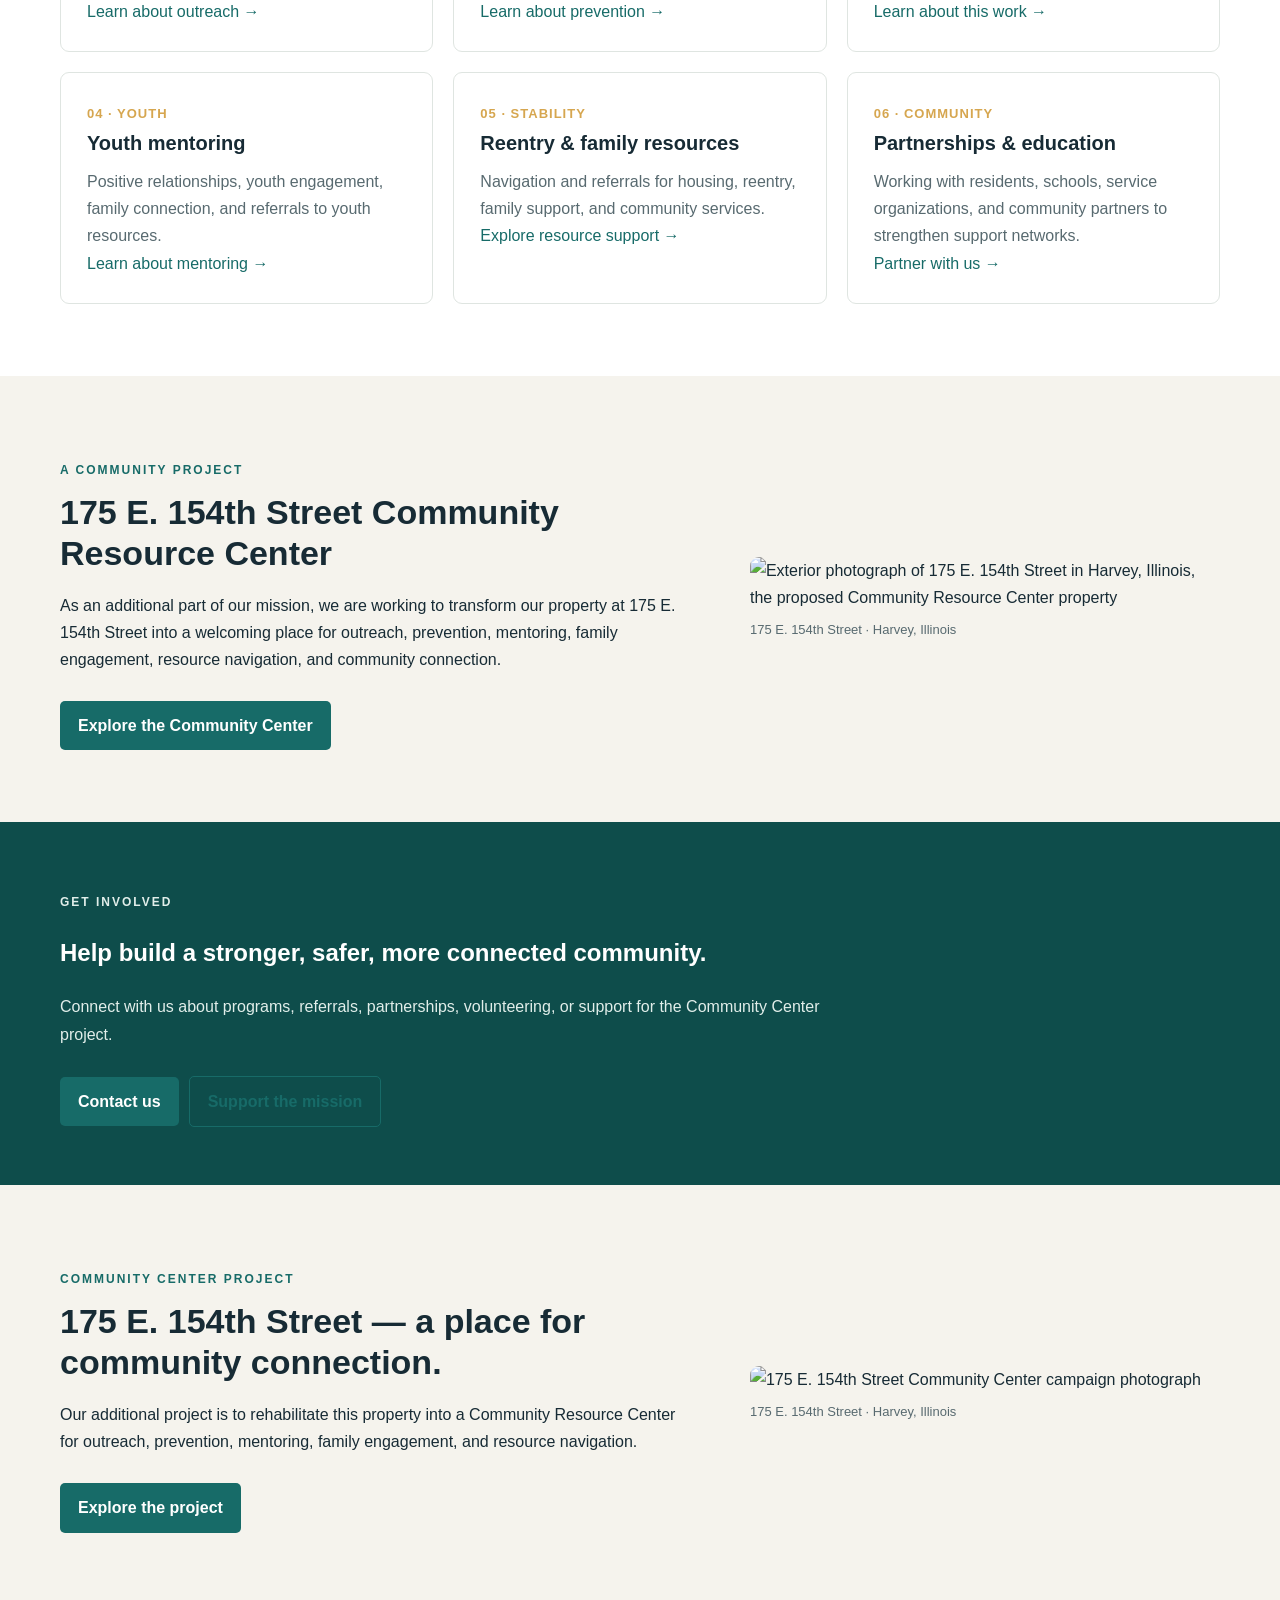
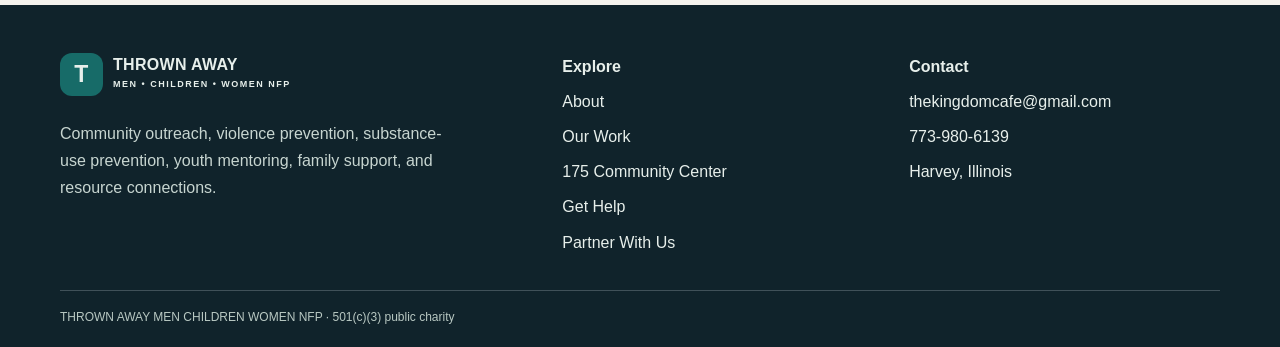
==== commit 425d3706: "Use community-representative program photography" ====
--- a/index.html
+++ b/index.html
@@ -1,4 +1,4 @@
-<!doctype html><html lang="en"><head><meta charset="utf-8"><meta name="viewport" content="width=device-width,initial-scale=1"><meta name="description" content="THROWN AWAY MEN CHILDREN WOMEN NFP connects children, women and men with outreach, violence prevention, substance-use prevention, youth mentoring, family support and community resources."><title>Home | THROWN AWAY MEN CHILDREN WOMEN NFP</title><link rel="stylesheet" href="styles.css"></head><body><header class="header"><div class="wrap nav"><a class="brand" href="index.html"><span class="mark">T</span><span>THROWN AWAY<br><small>MEN • CHILDREN • WOMEN NFP</small></span></a><button class="menu" aria-label="Open navigation" onclick="document.querySelector('.links').classList.toggle('open')">Menu</button><nav class="links"><a href="index.html">Home</a><a href="about.html">About</a><a href="programs.html">Our Work</a><a href="community-center.html">175 Center</a><a href="get-help.html">Get Help</a><a href="partners.html">Partner</a><a class="nav-donate" href="donate.html">Donate</a></nav></div></header><main><section class="photo-strip"><div class="wrap"><img src="https://images.unsplash.com/photo-1529156069898-49953e39b3ac?auto=format&fit=crop&w=1600&q=85" alt="Community outreach and family support activities" loading="lazy"></div></section>
+<!doctype html><html lang="en"><head><meta charset="utf-8"><meta name="viewport" content="width=device-width,initial-scale=1"><meta name="description" content="THROWN AWAY MEN CHILDREN WOMEN NFP connects children, women and men with outreach, violence prevention, substance-use prevention, youth mentoring, family support and community resources."><title>Home | THROWN AWAY MEN CHILDREN WOMEN NFP</title><link rel="stylesheet" href="styles.css"></head><body><header class="header"><div class="wrap nav"><a class="brand" href="index.html"><span class="mark">T</span><span>THROWN AWAY<br><small>MEN • CHILDREN • WOMEN NFP</small></span></a><button class="menu" aria-label="Open navigation" onclick="document.querySelector('.links').classList.toggle('open')">Menu</button><nav class="links"><a href="index.html">Home</a><a href="about.html">About</a><a href="programs.html">Our Work</a><a href="community-center.html">175 Center</a><a href="get-help.html">Get Help</a><a href="partners.html">Partner</a><a class="nav-donate" href="donate.html">Donate</a></nav></div></header><main><section class="photo-strip"><div class="wrap"><img src="https://www.stlouis-mo.gov/government/departments/public-safety/violence-prevention/media/images/JVL-Kickback-7.jpg" alt="Community outreach and family connection" loading="lazy"></div></section>
 <section class="hero"><div class="wrap hero-grid"><div><p class="eyebrow">Harvey, Illinois · Community-rooted nonprofit</p><h1>Stronger families. Safer neighborhoods. Connected communities.</h1><p class="lead">We connect children, women, and men with supportive resources, education, community-based programs, and pathways that promote safety, belonging, and self-sufficiency.</p><a class="btn" href="programs.html">Explore our work</a><a class="btn alt" href="get-help.html">Get connected</a></div><aside class="hero-panel"><p class="eyebrow">OUR COMMITMENT</p><h2>Meet people where they are. Connect them to the next step.</h2><p>Through outreach, prevention education, mentoring, trusted partnerships, and resource navigation, we work to reduce barriers and strengthen community well-being.</p></aside></div></section>
 <section class="section"><div class="wrap"><p class="eyebrow">Our focus areas</p><h2>Whole-family support. Community-led prevention.</h2><p class="section-intro">Our mission includes men, women, children, youth, caregivers, and families. Our work is rooted in relationships, practical information, prevention, and connections to qualified community resources.</p><div class="cards"><article class="card"><span class="number">01 · OUTREACH</span><h3>Community outreach</h3><p>Street and neighborhood engagement, community listening, resource information, and follow-up connections.</p><a href="outreach.html">Learn about outreach →</a></article><article class="card"><span class="number">02 · SAFETY</span><h3>Violence prevention</h3><p>Prevention education, youth and family engagement, mentoring connections, and community collaboration.</p><a href="violence-prevention.html">Learn about prevention →</a></article><article class="card"><span class="number">03 · WELL-BEING</span><h3>Substance-use prevention</h3><p>Education, supportive engagement, and referrals to qualified prevention and recovery providers.</p><a href="substance-use.html">Learn about this work →</a></article><article class="card"><span class="number">04 · YOUTH</span><h3>Youth mentoring</h3><p>Positive relationships, youth engagement, family connection, and referrals to youth resources.</p><a href="youth-mentoring.html">Learn about mentoring →</a></article><article class="card"><span class="number">05 · STABILITY</span><h3>Reentry & family resources</h3><p>Navigation and referrals for housing, reentry, family support, and community services.</p><a href="reentry-family.html">Explore resource support →</a></article><article class="card"><span class="number">06 · COMMUNITY</span><h3>Partnerships & education</h3><p>Working with residents, schools, service organizations, and community partners to strengthen support networks.</p><a href="partners.html">Partner with us →</a></article></div></div></section>
 <section class="section cream"><div class="wrap two"><div><p class="eyebrow">A community project</p><h2>175 E. 154th Street Community Resource Center</h2><p>As an additional part of our mission, we are working to transform our property at 175 E. 154th Street into a welcoming place for outreach, prevention, mentoring, family engagement, resource navigation, and community connection.</p><a class="btn" href="community-center.html">Explore the Community Center</a></div><figure class="project-photo"><img src="https://static2.givesendgo.com/images/campaign_image/a7524ba04cac8eee8d2411d74d27a0e4.webp" alt="Exterior photograph of 175 E. 154th Street in Harvey, Illinois, the proposed Community Resource Center property"><figcaption>175 E. 154th Street · Harvey, Illinois</figcaption></figure></div></section>
--- a/styles.css
+++ b/styles.css
@@ -1 +1,2 @@
-:root{--ink:#172b35;--muted:#586a70;--teal:#176b68;--teal2:#0e4d4b;--gold:#d6a64f;--cream:#f5f3ed;--line:#dfe5e1;--white:#fff}*{box-sizing:border-box}html{scroll-behavior:smooth}body{margin:0;font:16px/1.7 Arial,Helvetica,sans-serif;color:var(--ink);background:#fff}a{color:var(--teal);text-decoration:none}a:hover{text-decoration:underline}.wrap{width:min(1160px,92%);margin:auto}.header{position:sticky;top:0;background:#fff;border-bottom:1px solid var(--line);z-index:20}.nav{min-height:82px;display:flex;align-items:center;justify-content:space-between;gap:24px}.brand{display:flex;align-items:center;gap:10px;color:var(--ink);font-weight:800;line-height:1.05;letter-spacing:.3px}.brand small{font-size:9px;letter-spacing:1.5px}.mark{display:grid;place-items:center;width:43px;height:43px;border-radius:12px;background:var(--teal);color:#fff;font-size:23px}.links{display:flex;align-items:center;gap:22px}.links a{font-size:14px;font-weight:700;color:var(--ink)}.links .nav-donate,.btn{background:var(--teal);color:#fff;padding:11px 18px;border-radius:5px}.menu{display:none;background:var(--teal);color:#fff;border:0;padding:9px 13px;border-radius:5px}.hero{background:linear-gradient(115deg,#edf3ef 0%,#f7f4ec 100%);padding:88px 0 82px}.hero-grid,.two{display:grid;grid-template-columns:1.15fr .85fr;gap:54px;align-items:center}.eyebrow{font-size:12px;letter-spacing:2px;font-weight:800;color:var(--teal);text-transform:uppercase}.hero h1,.pagehead h1{font-size:clamp(38px,5vw,62px);line-height:1.08;letter-spacing:-1.5px;margin:12px 0 20px}.lead{font-size:19px;color:var(--muted);max-width:720px}.btn{display:inline-block;font-weight:800;margin:12px 10px 0 0}.btn.alt{background:transparent;color:var(--teal);border:1px solid var(--teal)}.hero-panel{background:var(--ink);color:#fff;padding:34px;border-radius:10px}.hero-panel p{color:#d8e4e0}.hero-panel h2{font-size:27px;line-height:1.2}.section{padding:72px 0}.section.cream{background:var(--cream)}.section h2{font-size:34px;line-height:1.2;margin:0 0 18px}.section-intro{max-width:760px;color:var(--muted)}.cards{display:grid;grid-template-columns:repeat(3,1fr);gap:20px;margin-top:30px}.card{border:1px solid var(--line);border-radius:9px;padding:26px;background:#fff}.card h3{margin:0 0 8px;font-size:20px}.card p{margin:0;color:var(--muted)}.number{color:var(--gold);font-size:13px;font-weight:800;letter-spacing:1px}.band{background:var(--teal2);color:#fff;padding:58px 0}.band p{color:#e1eeea;max-width:760px}.pagehead{background:var(--cream);padding:65px 0}.pagehead h1{font-size:48px}.callout{background:#edf3ef;border-left:5px solid var(--gold);padding:24px 28px;border-radius:4px}.list{padding-left:20px}.list li{margin:9px 0}.center-card{background:var(--ink);color:#fff;padding:34px;border-radius:10px}.center-card p{color:#dce6e2}.stats{display:grid;grid-template-columns:repeat(3,1fr);gap:18px}.stat{padding:25px;background:#fff;border:1px solid var(--line);border-radius:8px}.stat strong{display:block;font-size:20px}.contactbox{background:var(--cream);padding:28px;border-radius:8px}.footer{background:#10232b;color:#e7efeb;padding:48px 0 20px}.footgrid{display:grid;grid-template-columns:1.5fr 1fr 1fr;gap:36px}.footgrid>div{display:flex;flex-direction:column;align-items:flex-start;gap:8px}.footgrid p{color:#c7d5d0;max-width:390px}.footgrid a,.footgrid span{color:#e7efeb}.lightbrand{color:#fff}.legal{border-top:1px solid #405159;margin-top:34px;padding-top:16px;color:#b8c8c2;font-size:12px}@media(max-width:850px){.menu{display:block}.links{display:none;position:absolute;top:82px;left:0;right:0;background:#fff;padding:20px 4%;border-bottom:1px solid var(--line);flex-direction:column;align-items:flex-start}.links.open{display:flex}.hero-grid,.two{grid-template-columns:1fr;gap:30px}.cards{grid-template-columns:1fr 1fr}.footgrid{grid-template-columns:1fr 1fr}}@media(max-width:560px){.hero{padding:58px 0}.cards,.stats,.footgrid{grid-template-columns:1fr}.section{padding:52px 0}.pagehead h1{font-size:38px}}+:root{--ink:#172b35;--muted:#586a70;--teal:#176b68;--teal2:#0e4d4b;--gold:#d6a64f;--cream:#f5f3ed;--line:#dfe5e1;--white:#fff}*{box-sizing:border-box}html{scroll-behavior:smooth}body{margin:0;font:16px/1.7 Arial,Helvetica,sans-serif;color:var(--ink);background:#fff}a{color:var(--teal);text-decoration:none}a:hover{text-decoration:underline}.wrap{width:min(1160px,92%);margin:auto}.header{position:sticky;top:0;background:#fff;border-bottom:1px solid var(--line);z-index:20}.nav{min-height:82px;display:flex;align-items:center;justify-content:space-between;gap:24px}.brand{display:flex;align-items:center;gap:10px;color:var(--ink);font-weight:800;line-height:1.05;letter-spacing:.3px}.brand small{font-size:9px;letter-spacing:1.5px}.mark{display:grid;place-items:center;width:43px;height:43px;border-radius:12px;background:var(--teal);color:#fff;font-size:23px}.links{display:flex;align-items:center;gap:22px}.links a{font-size:14px;font-weight:700;color:var(--ink)}.links .nav-donate,.btn{background:var(--teal);color:#fff;padding:11px 18px;border-radius:5px}.menu{display:none;background:var(--teal);color:#fff;border:0;padding:9px 13px;border-radius:5px}.hero{background:linear-gradient(115deg,#edf3ef 0%,#f7f4ec 100%);padding:88px 0 82px}.hero-grid,.two{display:grid;grid-template-columns:1.15fr .85fr;gap:54px;align-items:center}.eyebrow{font-size:12px;letter-spacing:2px;font-weight:800;color:var(--teal);text-transform:uppercase}.hero h1,.pagehead h1{font-size:clamp(38px,5vw,62px);line-height:1.08;letter-spacing:-1.5px;margin:12px 0 20px}.lead{font-size:19px;color:var(--muted);max-width:720px}.btn{display:inline-block;font-weight:800;margin:12px 10px 0 0}.btn.alt{background:transparent;color:var(--teal);border:1px solid var(--teal)}.hero-panel{background:var(--ink);color:#fff;padding:34px;border-radius:10px}.hero-panel p{color:#d8e4e0}.hero-panel h2{font-size:27px;line-height:1.2}.section{padding:72px 0}.section.cream{background:var(--cream)}.section h2{font-size:34px;line-height:1.2;margin:0 0 18px}.section-intro{max-width:760px;color:var(--muted)}.cards{display:grid;grid-template-columns:repeat(3,1fr);gap:20px;margin-top:30px}.card{border:1px solid var(--line);border-radius:9px;padding:26px;background:#fff}.card h3{margin:0 0 8px;font-size:20px}.card p{margin:0;color:var(--muted)}.number{color:var(--gold);font-size:13px;font-weight:800;letter-spacing:1px}.band{background:var(--teal2);color:#fff;padding:58px 0}.band p{color:#e1eeea;max-width:760px}.pagehead{background:var(--cream);padding:65px 0}.pagehead h1{font-size:48px}.callout{background:#edf3ef;border-left:5px solid var(--gold);padding:24px 28px;border-radius:4px}.list{padding-left:20px}.list li{margin:9px 0}.center-card{background:var(--ink);color:#fff;padding:34px;border-radius:10px}.center-card p{color:#dce6e2}.stats{display:grid;grid-template-columns:repeat(3,1fr);gap:18px}.stat{padding:25px;background:#fff;border:1px solid var(--line);border-radius:8px}.stat strong{display:block;font-size:20px}.contactbox{background:var(--cream);padding:28px;border-radius:8px}.footer{background:#10232b;color:#e7efeb;padding:48px 0 20px}.footgrid{display:grid;grid-template-columns:1.5fr 1fr 1fr;gap:36px}.footgrid>div{display:flex;flex-direction:column;align-items:flex-start;gap:8px}.footgrid p{color:#c7d5d0;max-width:390px}.footgrid a,.footgrid span{color:#e7efeb}.lightbrand{color:#fff}.legal{border-top:1px solid #405159;margin-top:34px;padding-top:16px;color:#b8c8c2;font-size:12px}@media(max-width:850px){.menu{display:block}.links{display:none;position:absolute;top:82px;left:0;right:0;background:#fff;padding:20px 4%;border-bottom:1px solid var(--line);flex-direction:column;align-items:flex-start}.links.open{display:flex}.hero-grid,.two{grid-template-columns:1fr;gap:30px}.cards{grid-template-columns:1fr 1fr}.footgrid{grid-template-columns:1fr 1fr}}@media(max-width:560px){.hero{padding:58px 0}.cards,.stats,.footgrid{grid-template-columns:1fr}.section{padding:52px 0}.pagehead h1{font-size:38px}}
+.photo-strip{padding:28px 0;background:var(--cream)}.photo-strip img{display:block;width:100%;height:clamp(180px,30vw,340px);object-fit:cover;border-radius:10px}.project-photo img{display:block;width:100%;max-height:460px;object-fit:cover;border-radius:9px}.project-photo{margin:0}.project-photo figcaption{font-size:13px;color:var(--muted);margin-top:8px}
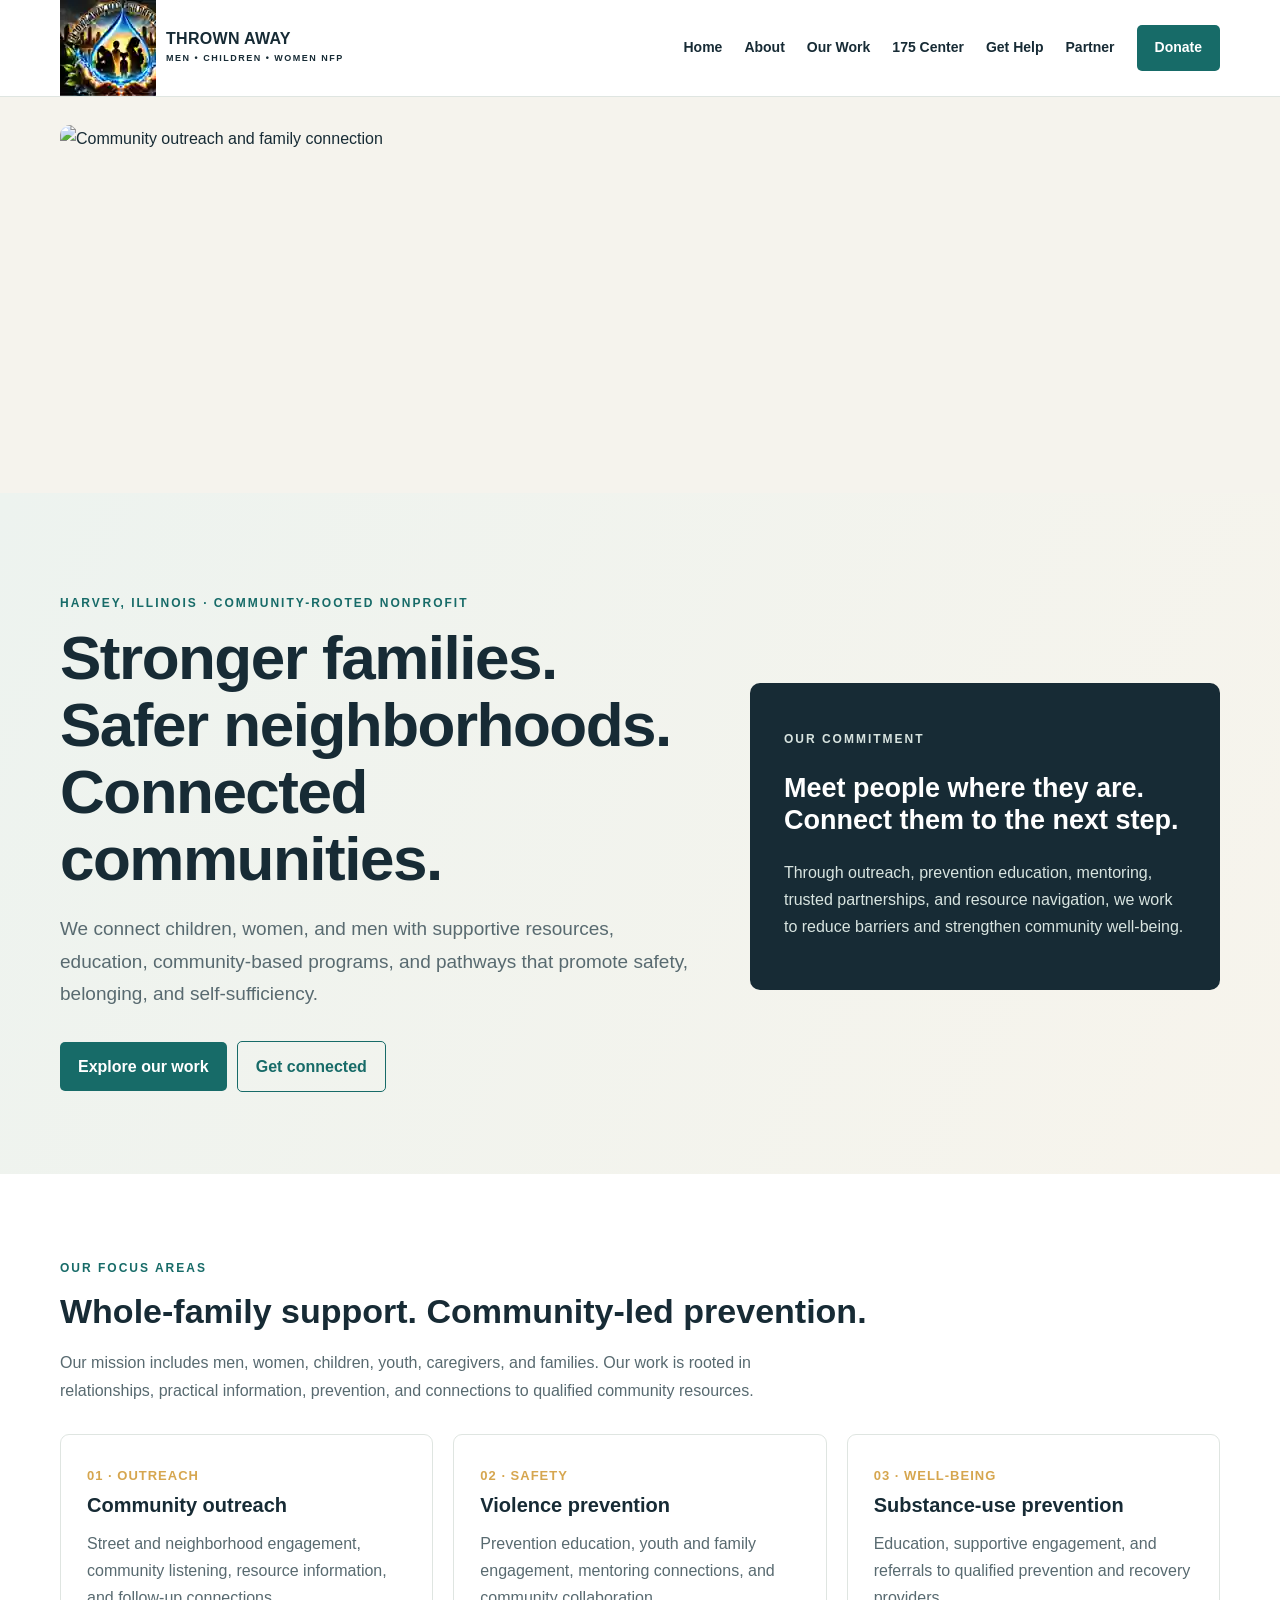
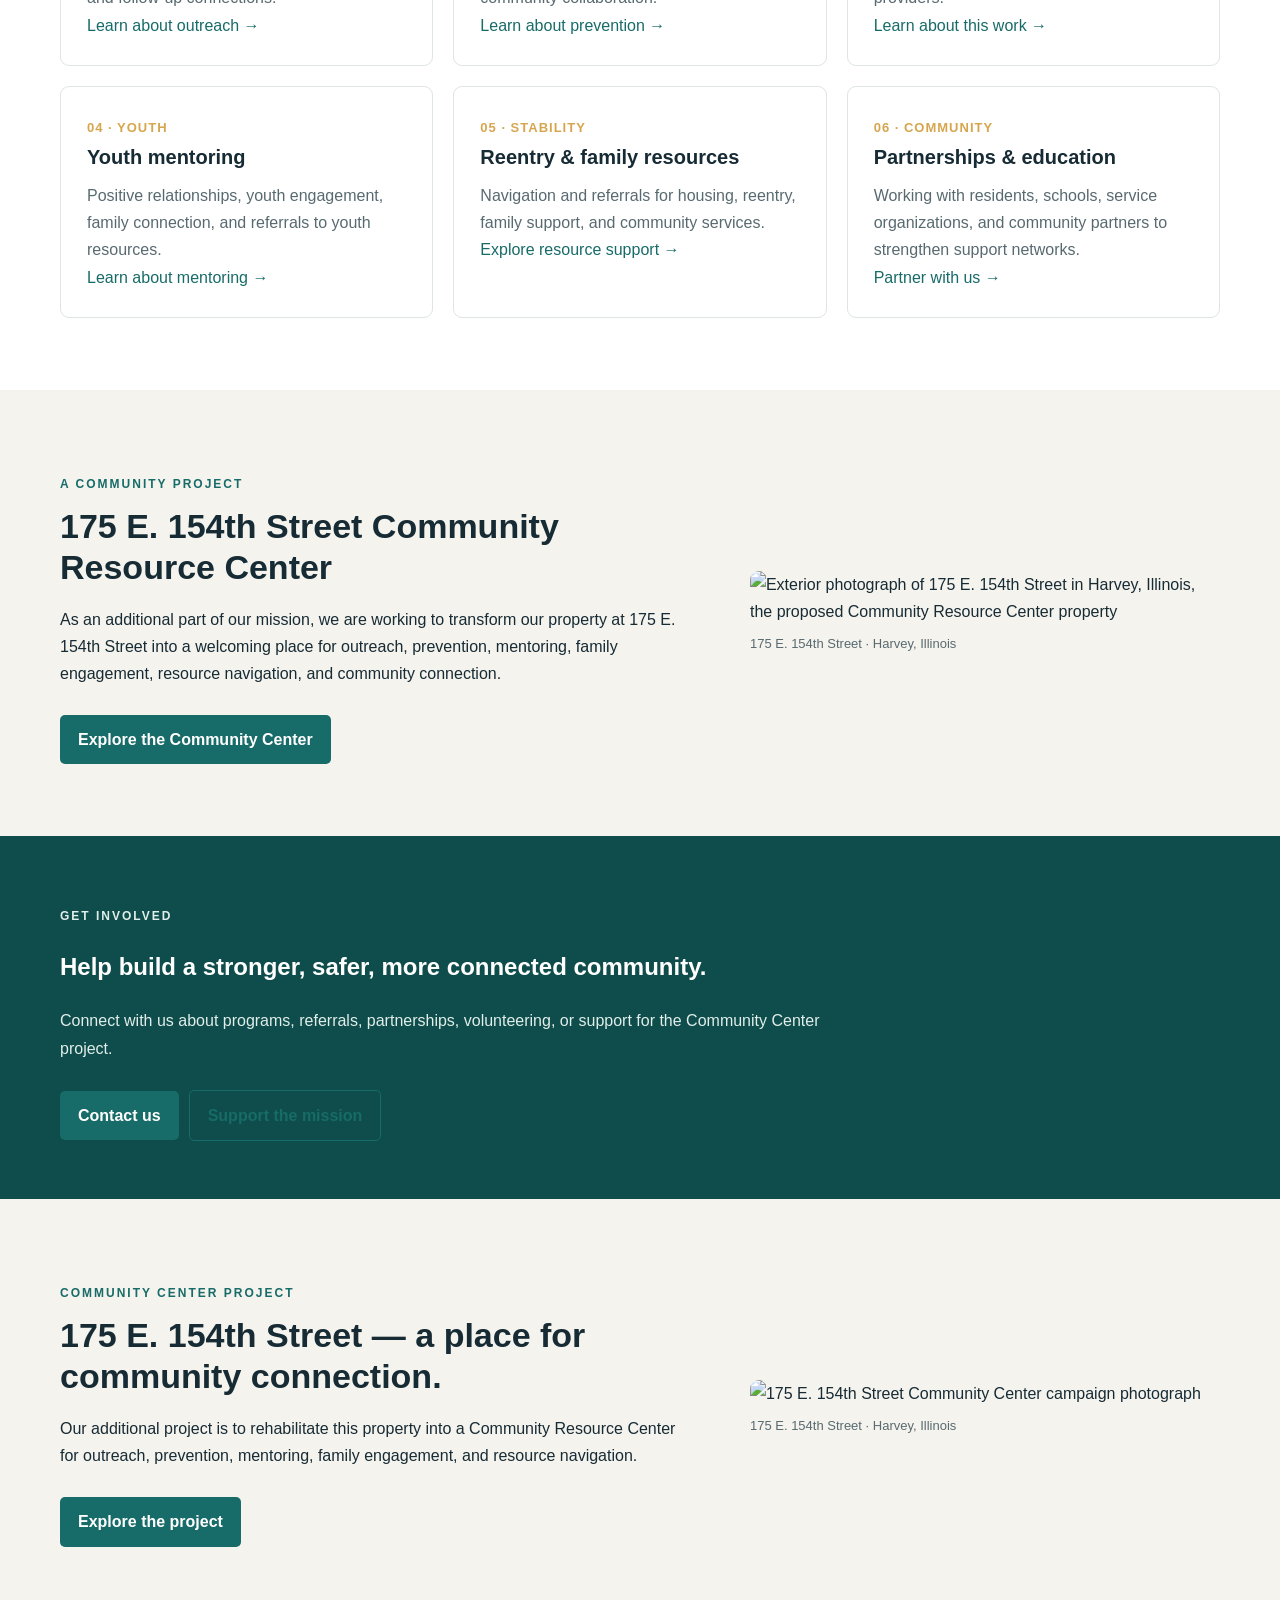
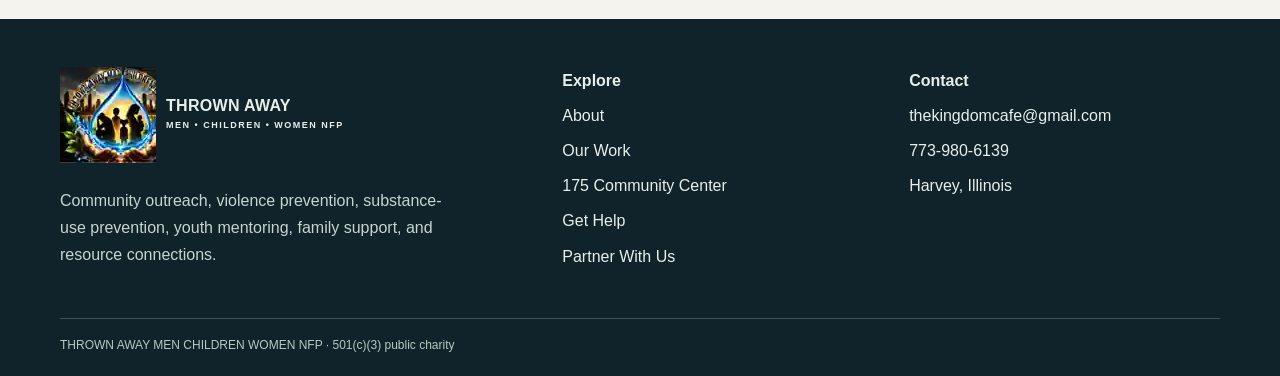
==== commit 31670673: "Display official nonprofit logo throughout website" ====
--- a/index.html
+++ b/index.html
@@ -1,5 +1,5 @@
-<!doctype html><html lang="en"><head><meta charset="utf-8"><meta name="viewport" content="width=device-width,initial-scale=1"><meta name="description" content="THROWN AWAY MEN CHILDREN WOMEN NFP connects children, women and men with outreach, violence prevention, substance-use prevention, youth mentoring, family support and community resources."><title>Home | THROWN AWAY MEN CHILDREN WOMEN NFP</title><link rel="stylesheet" href="styles.css"></head><body><header class="header"><div class="wrap nav"><a class="brand" href="index.html"><span class="mark">T</span><span>THROWN AWAY<br><small>MEN • CHILDREN • WOMEN NFP</small></span></a><button class="menu" aria-label="Open navigation" onclick="document.querySelector('.links').classList.toggle('open')">Menu</button><nav class="links"><a href="index.html">Home</a><a href="about.html">About</a><a href="programs.html">Our Work</a><a href="community-center.html">175 Center</a><a href="get-help.html">Get Help</a><a href="partners.html">Partner</a><a class="nav-donate" href="donate.html">Donate</a></nav></div></header><main><section class="photo-strip"><div class="wrap"><img src="https://www.stlouis-mo.gov/government/departments/public-safety/violence-prevention/media/images/JVL-Kickback-7.jpg" alt="Community outreach and family connection" loading="lazy"></div></section>
+<!doctype html><html lang="en"><head><meta charset="utf-8"><meta name="viewport" content="width=device-width,initial-scale=1"><meta name="description" content="THROWN AWAY MEN CHILDREN WOMEN NFP connects children, women and men with outreach, violence prevention, substance-use prevention, youth mentoring, family support and community resources."><title>Home | THROWN AWAY MEN CHILDREN WOMEN NFP</title><link rel="stylesheet" href="styles.css"></head><body><header class="header"><div class="wrap nav"><a class="brand" href="index.html"><img class="mark-img" src="assets/tamcw-logo-droplet.webp" alt="THROWN AWAY MEN CHILDREN WOMEN NFP logo"><span>THROWN AWAY<br><small>MEN • CHILDREN • WOMEN NFP</small></span></a><button class="menu" aria-label="Open navigation" onclick="document.querySelector('.links').classList.toggle('open')">Menu</button><nav class="links"><a href="index.html">Home</a><a href="about.html">About</a><a href="programs.html">Our Work</a><a href="community-center.html">175 Center</a><a href="get-help.html">Get Help</a><a href="partners.html">Partner</a><a class="nav-donate" href="donate.html">Donate</a></nav></div></header><main><section class="photo-strip"><div class="wrap"><img src="https://www.stlouis-mo.gov/government/departments/public-safety/violence-prevention/media/images/JVL-Kickback-7.jpg" alt="Community outreach and family connection" loading="lazy"></div></section>
 <section class="hero"><div class="wrap hero-grid"><div><p class="eyebrow">Harvey, Illinois · Community-rooted nonprofit</p><h1>Stronger families. Safer neighborhoods. Connected communities.</h1><p class="lead">We connect children, women, and men with supportive resources, education, community-based programs, and pathways that promote safety, belonging, and self-sufficiency.</p><a class="btn" href="programs.html">Explore our work</a><a class="btn alt" href="get-help.html">Get connected</a></div><aside class="hero-panel"><p class="eyebrow">OUR COMMITMENT</p><h2>Meet people where they are. Connect them to the next step.</h2><p>Through outreach, prevention education, mentoring, trusted partnerships, and resource navigation, we work to reduce barriers and strengthen community well-being.</p></aside></div></section>
 <section class="section"><div class="wrap"><p class="eyebrow">Our focus areas</p><h2>Whole-family support. Community-led prevention.</h2><p class="section-intro">Our mission includes men, women, children, youth, caregivers, and families. Our work is rooted in relationships, practical information, prevention, and connections to qualified community resources.</p><div class="cards"><article class="card"><span class="number">01 · OUTREACH</span><h3>Community outreach</h3><p>Street and neighborhood engagement, community listening, resource information, and follow-up connections.</p><a href="outreach.html">Learn about outreach →</a></article><article class="card"><span class="number">02 · SAFETY</span><h3>Violence prevention</h3><p>Prevention education, youth and family engagement, mentoring connections, and community collaboration.</p><a href="violence-prevention.html">Learn about prevention →</a></article><article class="card"><span class="number">03 · WELL-BEING</span><h3>Substance-use prevention</h3><p>Education, supportive engagement, and referrals to qualified prevention and recovery providers.</p><a href="substance-use.html">Learn about this work →</a></article><article class="card"><span class="number">04 · YOUTH</span><h3>Youth mentoring</h3><p>Positive relationships, youth engagement, family connection, and referrals to youth resources.</p><a href="youth-mentoring.html">Learn about mentoring →</a></article><article class="card"><span class="number">05 · STABILITY</span><h3>Reentry & family resources</h3><p>Navigation and referrals for housing, reentry, family support, and community services.</p><a href="reentry-family.html">Explore resource support →</a></article><article class="card"><span class="number">06 · COMMUNITY</span><h3>Partnerships & education</h3><p>Working with residents, schools, service organizations, and community partners to strengthen support networks.</p><a href="partners.html">Partner with us →</a></article></div></div></section>
 <section class="section cream"><div class="wrap two"><div><p class="eyebrow">A community project</p><h2>175 E. 154th Street Community Resource Center</h2><p>As an additional part of our mission, we are working to transform our property at 175 E. 154th Street into a welcoming place for outreach, prevention, mentoring, family engagement, resource navigation, and community connection.</p><a class="btn" href="community-center.html">Explore the Community Center</a></div><figure class="project-photo"><img src="https://static2.givesendgo.com/images/campaign_image/a7524ba04cac8eee8d2411d74d27a0e4.webp" alt="Exterior photograph of 175 E. 154th Street in Harvey, Illinois, the proposed Community Resource Center property"><figcaption>175 E. 154th Street · Harvey, Illinois</figcaption></figure></div></section>
-<section class="band"><div class="wrap"><p class="eyebrow">Get involved</p><h2>Help build a stronger, safer, more connected community.</h2><p>Connect with us about programs, referrals, partnerships, volunteering, or support for the Community Center project.</p><a class="btn" href="contact.html">Contact us</a><a class="btn alt" href="donate.html">Support the mission</a></div></section><section class="section cream"><div class="wrap two"><div><p class="eyebrow">Community Center project</p><h2>175 E. 154th Street — a place for community connection.</h2><p>Our additional project is to rehabilitate this property into a Community Resource Center for outreach, prevention, mentoring, family engagement, and resource navigation.</p><a class="btn" href="community-center.html">Explore the project</a></div><figure class="project-photo"><img src="https://static2.givesendgo.com/images/campaign_image/a7524ba04cac8eee8d2411d74d27a0e4.webp" alt="175 E. 154th Street Community Center campaign photograph"><figcaption>175 E. 154th Street · Harvey, Illinois</figcaption></figure></div></section></main><footer class="footer"><div class="wrap footgrid"><div><a class="brand lightbrand" href="index.html"><span class="mark">T</span><span>THROWN AWAY<br><small>MEN • CHILDREN • WOMEN NFP</small></span></a><p>Community outreach, violence prevention, substance-use prevention, youth mentoring, family support, and resource connections.</p></div><div><strong>Explore</strong><a href="about.html">About</a><a href="programs.html">Our Work</a><a href="community-center.html">175 Community Center</a><a href="get-help.html">Get Help</a><a href="partners.html">Partner With Us</a></div><div><strong>Contact</strong><a href="mailto:thekingdomcafe@gmail.com">thekingdomcafe@gmail.com</a><a href="tel:17739806139">773-980-6139</a><span>Harvey, Illinois</span></div></div><div class="wrap legal">THROWN AWAY MEN CHILDREN WOMEN NFP · 501(c)(3) public charity</div></footer></body></html>+<section class="band"><div class="wrap"><p class="eyebrow">Get involved</p><h2>Help build a stronger, safer, more connected community.</h2><p>Connect with us about programs, referrals, partnerships, volunteering, or support for the Community Center project.</p><a class="btn" href="contact.html">Contact us</a><a class="btn alt" href="donate.html">Support the mission</a></div></section><section class="section cream"><div class="wrap two"><div><p class="eyebrow">Community Center project</p><h2>175 E. 154th Street — a place for community connection.</h2><p>Our additional project is to rehabilitate this property into a Community Resource Center for outreach, prevention, mentoring, family engagement, and resource navigation.</p><a class="btn" href="community-center.html">Explore the project</a></div><figure class="project-photo"><img src="https://static2.givesendgo.com/images/campaign_image/a7524ba04cac8eee8d2411d74d27a0e4.webp" alt="175 E. 154th Street Community Center campaign photograph"><figcaption>175 E. 154th Street · Harvey, Illinois</figcaption></figure></div></section></main><footer class="footer"><div class="wrap footgrid"><div><a class="brand lightbrand" href="index.html"><img class="mark-img" src="assets/tamcw-logo-droplet.webp" alt="THROWN AWAY MEN CHILDREN WOMEN NFP logo"><span>THROWN AWAY<br><small>MEN • CHILDREN • WOMEN NFP</small></span></a><p>Community outreach, violence prevention, substance-use prevention, youth mentoring, family support, and resource connections.</p></div><div><strong>Explore</strong><a href="about.html">About</a><a href="programs.html">Our Work</a><a href="community-center.html">175 Community Center</a><a href="get-help.html">Get Help</a><a href="partners.html">Partner With Us</a></div><div><strong>Contact</strong><a href="mailto:thekingdomcafe@gmail.com">thekingdomcafe@gmail.com</a><a href="tel:17739806139">773-980-6139</a><span>Harvey, Illinois</span></div></div><div class="wrap legal">THROWN AWAY MEN CHILDREN WOMEN NFP · 501(c)(3) public charity</div></footer></body></html>
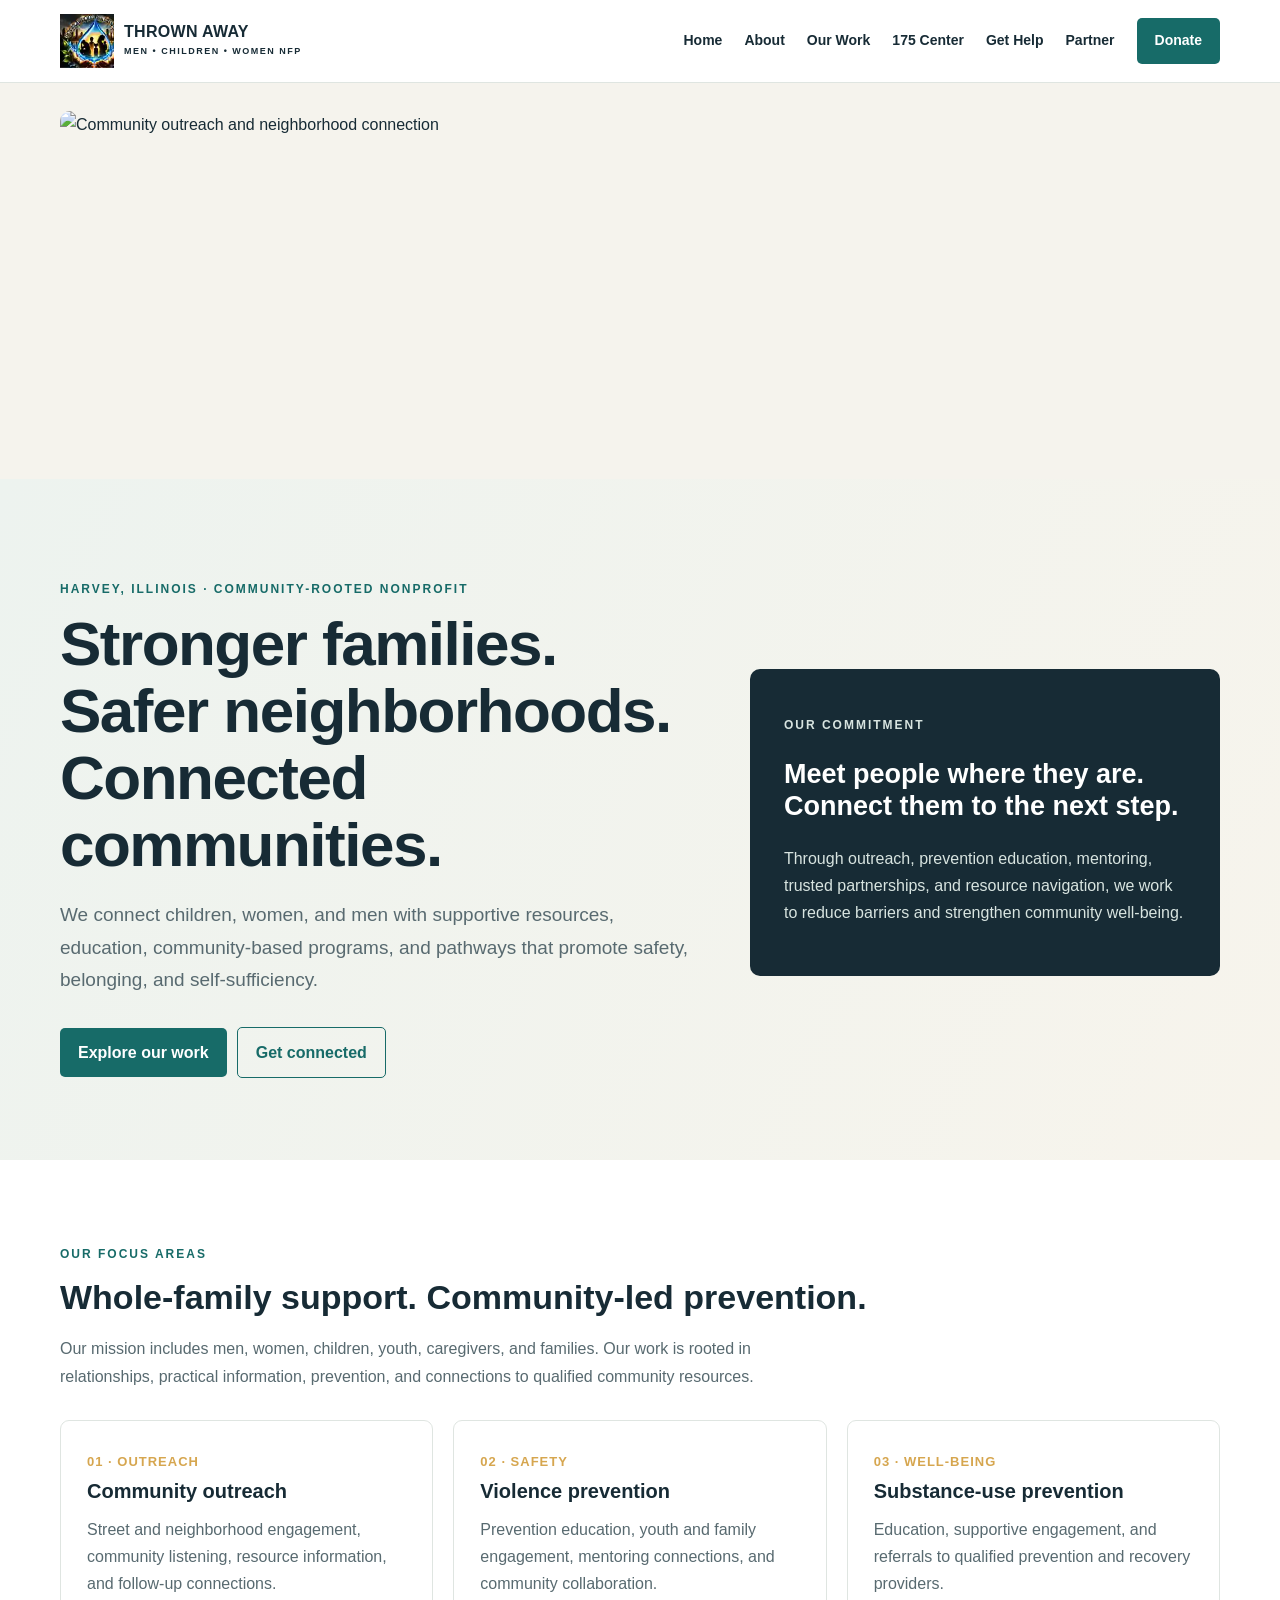
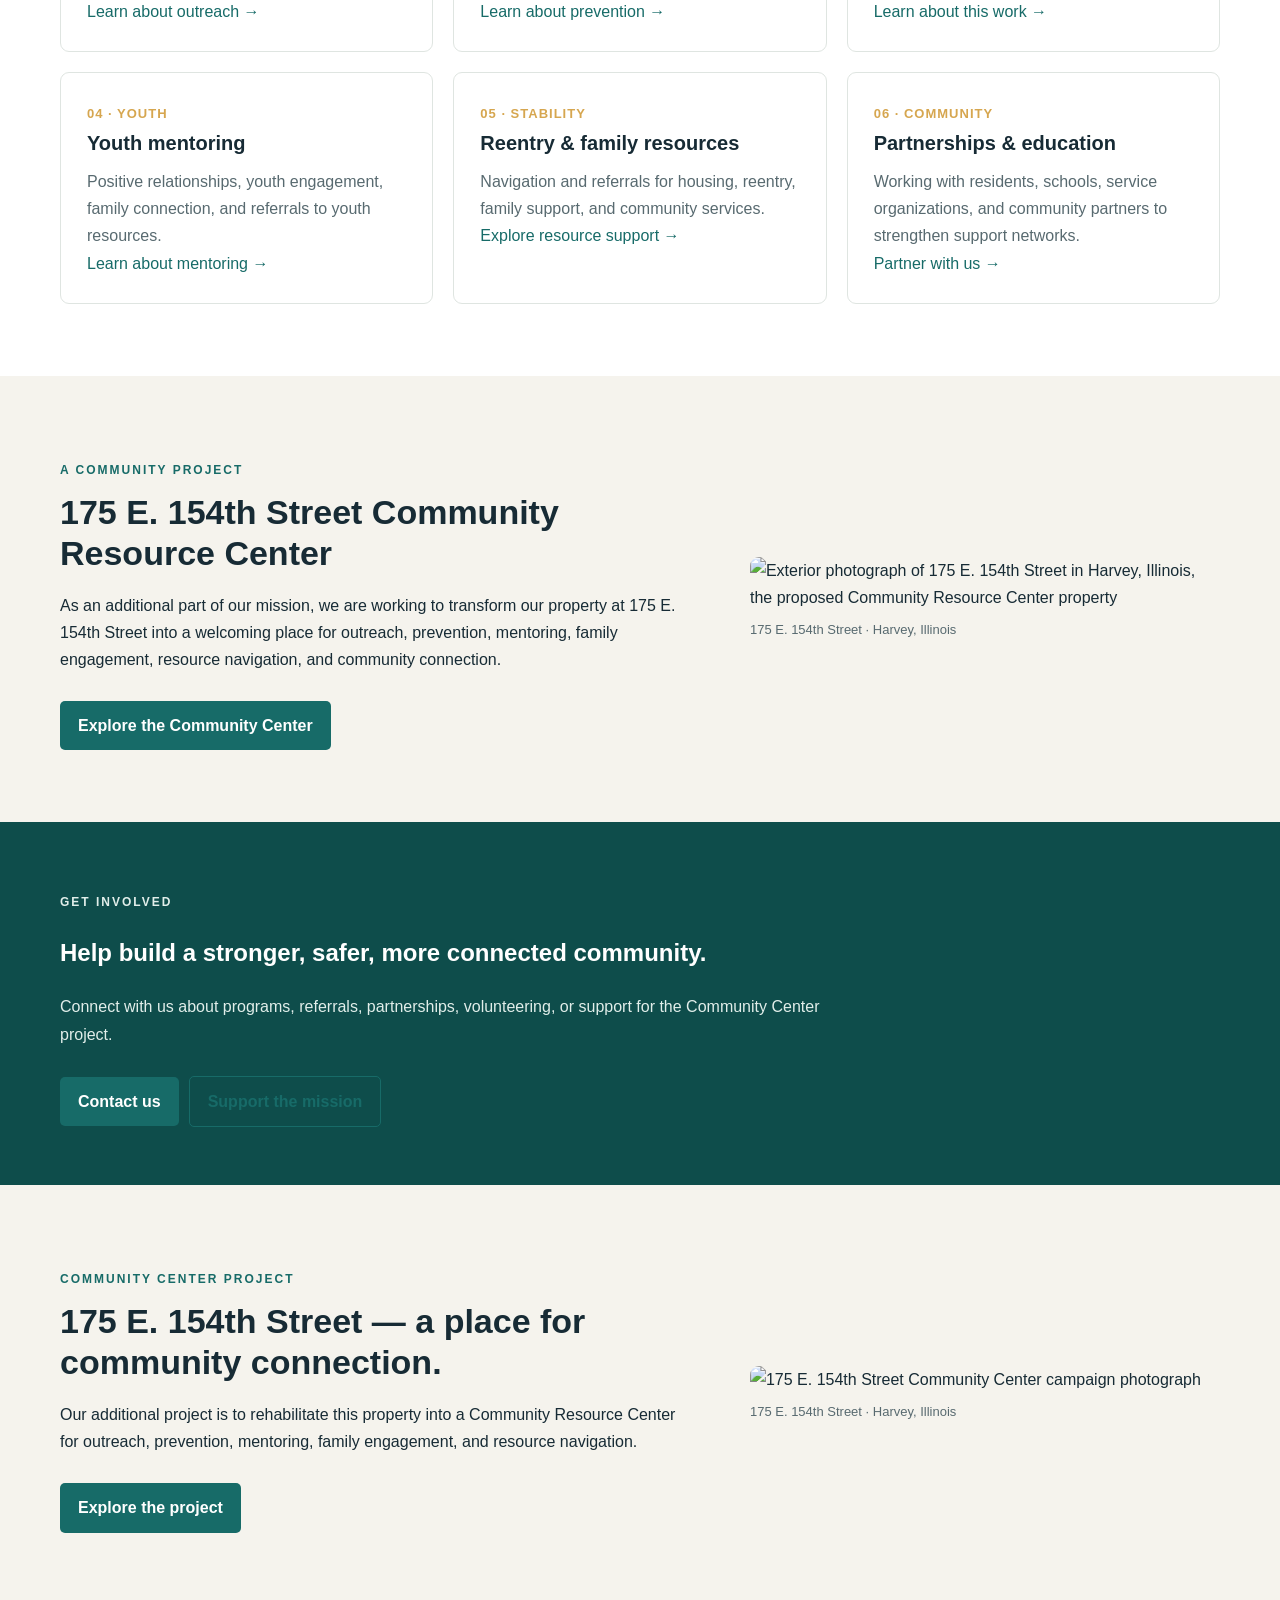
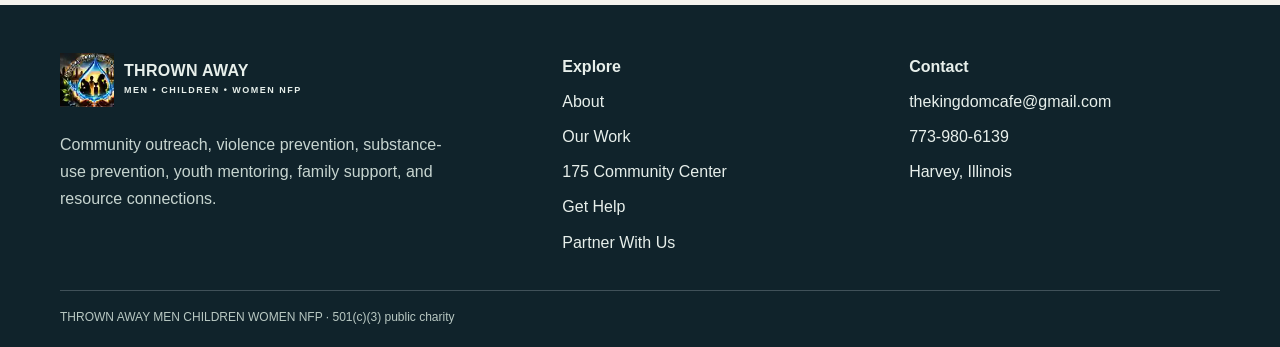
==== commit eb8e9eef: "Use distinct community photo for each page" ====
--- a/index.html
+++ b/index.html
@@ -1,4 +1,4 @@
-<!doctype html><html lang="en"><head><meta charset="utf-8"><meta name="viewport" content="width=device-width,initial-scale=1"><meta name="description" content="THROWN AWAY MEN CHILDREN WOMEN NFP connects children, women and men with outreach, violence prevention, substance-use prevention, youth mentoring, family support and community resources."><title>Home | THROWN AWAY MEN CHILDREN WOMEN NFP</title><link rel="stylesheet" href="styles.css"></head><body><header class="header"><div class="wrap nav"><a class="brand" href="index.html"><img class="mark-img" src="assets/tamcw-logo-droplet.webp" alt="THROWN AWAY MEN CHILDREN WOMEN NFP logo"><span>THROWN AWAY<br><small>MEN • CHILDREN • WOMEN NFP</small></span></a><button class="menu" aria-label="Open navigation" onclick="document.querySelector('.links').classList.toggle('open')">Menu</button><nav class="links"><a href="index.html">Home</a><a href="about.html">About</a><a href="programs.html">Our Work</a><a href="community-center.html">175 Center</a><a href="get-help.html">Get Help</a><a href="partners.html">Partner</a><a class="nav-donate" href="donate.html">Donate</a></nav></div></header><main><section class="photo-strip"><div class="wrap"><img src="https://www.stlouis-mo.gov/government/departments/public-safety/violence-prevention/media/images/JVL-Kickback-7.jpg" alt="Community outreach and family connection" loading="lazy"></div></section>
+<!doctype html><html lang="en"><head><meta charset="utf-8"><meta name="viewport" content="width=device-width,initial-scale=1"><meta name="description" content="THROWN AWAY MEN CHILDREN WOMEN NFP connects children, women and men with outreach, violence prevention, substance-use prevention, youth mentoring, family support and community resources."><title>Home | THROWN AWAY MEN CHILDREN WOMEN NFP</title><link rel="stylesheet" href="styles.css"></head><body><header class="header"><div class="wrap nav"><a class="brand" href="index.html"><img class="mark-img" src="assets/tamcw-logo-droplet.webp" alt="THROWN AWAY MEN CHILDREN WOMEN NFP logo"><span>THROWN AWAY<br><small>MEN • CHILDREN • WOMEN NFP</small></span></a><button class="menu" aria-label="Open navigation" onclick="document.querySelector('.links').classList.toggle('open')">Menu</button><nav class="links"><a href="index.html">Home</a><a href="about.html">About</a><a href="programs.html">Our Work</a><a href="community-center.html">175 Center</a><a href="get-help.html">Get Help</a><a href="partners.html">Partner</a><a class="nav-donate" href="donate.html">Donate</a></nav></div></header><main><section class="photo-strip"><div class="wrap"><img src="https://www.stlouis-mo.gov/government/departments/public-safety/violence-prevention/media/images/JVL-Kickback-7.jpg" alt="Community outreach and neighborhood connection" loading="lazy"></div></section>
 <section class="hero"><div class="wrap hero-grid"><div><p class="eyebrow">Harvey, Illinois · Community-rooted nonprofit</p><h1>Stronger families. Safer neighborhoods. Connected communities.</h1><p class="lead">We connect children, women, and men with supportive resources, education, community-based programs, and pathways that promote safety, belonging, and self-sufficiency.</p><a class="btn" href="programs.html">Explore our work</a><a class="btn alt" href="get-help.html">Get connected</a></div><aside class="hero-panel"><p class="eyebrow">OUR COMMITMENT</p><h2>Meet people where they are. Connect them to the next step.</h2><p>Through outreach, prevention education, mentoring, trusted partnerships, and resource navigation, we work to reduce barriers and strengthen community well-being.</p></aside></div></section>
 <section class="section"><div class="wrap"><p class="eyebrow">Our focus areas</p><h2>Whole-family support. Community-led prevention.</h2><p class="section-intro">Our mission includes men, women, children, youth, caregivers, and families. Our work is rooted in relationships, practical information, prevention, and connections to qualified community resources.</p><div class="cards"><article class="card"><span class="number">01 · OUTREACH</span><h3>Community outreach</h3><p>Street and neighborhood engagement, community listening, resource information, and follow-up connections.</p><a href="outreach.html">Learn about outreach →</a></article><article class="card"><span class="number">02 · SAFETY</span><h3>Violence prevention</h3><p>Prevention education, youth and family engagement, mentoring connections, and community collaboration.</p><a href="violence-prevention.html">Learn about prevention →</a></article><article class="card"><span class="number">03 · WELL-BEING</span><h3>Substance-use prevention</h3><p>Education, supportive engagement, and referrals to qualified prevention and recovery providers.</p><a href="substance-use.html">Learn about this work →</a></article><article class="card"><span class="number">04 · YOUTH</span><h3>Youth mentoring</h3><p>Positive relationships, youth engagement, family connection, and referrals to youth resources.</p><a href="youth-mentoring.html">Learn about mentoring →</a></article><article class="card"><span class="number">05 · STABILITY</span><h3>Reentry & family resources</h3><p>Navigation and referrals for housing, reentry, family support, and community services.</p><a href="reentry-family.html">Explore resource support →</a></article><article class="card"><span class="number">06 · COMMUNITY</span><h3>Partnerships & education</h3><p>Working with residents, schools, service organizations, and community partners to strengthen support networks.</p><a href="partners.html">Partner with us →</a></article></div></div></section>
 <section class="section cream"><div class="wrap two"><div><p class="eyebrow">A community project</p><h2>175 E. 154th Street Community Resource Center</h2><p>As an additional part of our mission, we are working to transform our property at 175 E. 154th Street into a welcoming place for outreach, prevention, mentoring, family engagement, resource navigation, and community connection.</p><a class="btn" href="community-center.html">Explore the Community Center</a></div><figure class="project-photo"><img src="https://static2.givesendgo.com/images/campaign_image/a7524ba04cac8eee8d2411d74d27a0e4.webp" alt="Exterior photograph of 175 E. 154th Street in Harvey, Illinois, the proposed Community Resource Center property"><figcaption>175 E. 154th Street · Harvey, Illinois</figcaption></figure></div></section>
--- a/styles.css
+++ b/styles.css
@@ -1,2 +1,4 @@
 :root{--ink:#172b35;--muted:#586a70;--teal:#176b68;--teal2:#0e4d4b;--gold:#d6a64f;--cream:#f5f3ed;--line:#dfe5e1;--white:#fff}*{box-sizing:border-box}html{scroll-behavior:smooth}body{margin:0;font:16px/1.7 Arial,Helvetica,sans-serif;color:var(--ink);background:#fff}a{color:var(--teal);text-decoration:none}a:hover{text-decoration:underline}.wrap{width:min(1160px,92%);margin:auto}.header{position:sticky;top:0;background:#fff;border-bottom:1px solid var(--line);z-index:20}.nav{min-height:82px;display:flex;align-items:center;justify-content:space-between;gap:24px}.brand{display:flex;align-items:center;gap:10px;color:var(--ink);font-weight:800;line-height:1.05;letter-spacing:.3px}.brand small{font-size:9px;letter-spacing:1.5px}.mark{display:grid;place-items:center;width:43px;height:43px;border-radius:12px;background:var(--teal);color:#fff;font-size:23px}.links{display:flex;align-items:center;gap:22px}.links a{font-size:14px;font-weight:700;color:var(--ink)}.links .nav-donate,.btn{background:var(--teal);color:#fff;padding:11px 18px;border-radius:5px}.menu{display:none;background:var(--teal);color:#fff;border:0;padding:9px 13px;border-radius:5px}.hero{background:linear-gradient(115deg,#edf3ef 0%,#f7f4ec 100%);padding:88px 0 82px}.hero-grid,.two{display:grid;grid-template-columns:1.15fr .85fr;gap:54px;align-items:center}.eyebrow{font-size:12px;letter-spacing:2px;font-weight:800;color:var(--teal);text-transform:uppercase}.hero h1,.pagehead h1{font-size:clamp(38px,5vw,62px);line-height:1.08;letter-spacing:-1.5px;margin:12px 0 20px}.lead{font-size:19px;color:var(--muted);max-width:720px}.btn{display:inline-block;font-weight:800;margin:12px 10px 0 0}.btn.alt{background:transparent;color:var(--teal);border:1px solid var(--teal)}.hero-panel{background:var(--ink);color:#fff;padding:34px;border-radius:10px}.hero-panel p{color:#d8e4e0}.hero-panel h2{font-size:27px;line-height:1.2}.section{padding:72px 0}.section.cream{background:var(--cream)}.section h2{font-size:34px;line-height:1.2;margin:0 0 18px}.section-intro{max-width:760px;color:var(--muted)}.cards{display:grid;grid-template-columns:repeat(3,1fr);gap:20px;margin-top:30px}.card{border:1px solid var(--line);border-radius:9px;padding:26px;background:#fff}.card h3{margin:0 0 8px;font-size:20px}.card p{margin:0;color:var(--muted)}.number{color:var(--gold);font-size:13px;font-weight:800;letter-spacing:1px}.band{background:var(--teal2);color:#fff;padding:58px 0}.band p{color:#e1eeea;max-width:760px}.pagehead{background:var(--cream);padding:65px 0}.pagehead h1{font-size:48px}.callout{background:#edf3ef;border-left:5px solid var(--gold);padding:24px 28px;border-radius:4px}.list{padding-left:20px}.list li{margin:9px 0}.center-card{background:var(--ink);color:#fff;padding:34px;border-radius:10px}.center-card p{color:#dce6e2}.stats{display:grid;grid-template-columns:repeat(3,1fr);gap:18px}.stat{padding:25px;background:#fff;border:1px solid var(--line);border-radius:8px}.stat strong{display:block;font-size:20px}.contactbox{background:var(--cream);padding:28px;border-radius:8px}.footer{background:#10232b;color:#e7efeb;padding:48px 0 20px}.footgrid{display:grid;grid-template-columns:1.5fr 1fr 1fr;gap:36px}.footgrid>div{display:flex;flex-direction:column;align-items:flex-start;gap:8px}.footgrid p{color:#c7d5d0;max-width:390px}.footgrid a,.footgrid span{color:#e7efeb}.lightbrand{color:#fff}.legal{border-top:1px solid #405159;margin-top:34px;padding-top:16px;color:#b8c8c2;font-size:12px}@media(max-width:850px){.menu{display:block}.links{display:none;position:absolute;top:82px;left:0;right:0;background:#fff;padding:20px 4%;border-bottom:1px solid var(--line);flex-direction:column;align-items:flex-start}.links.open{display:flex}.hero-grid,.two{grid-template-columns:1fr;gap:30px}.cards{grid-template-columns:1fr 1fr}.footgrid{grid-template-columns:1fr 1fr}}@media(max-width:560px){.hero{padding:58px 0}.cards,.stats,.footgrid{grid-template-columns:1fr}.section{padding:52px 0}.pagehead h1{font-size:38px}}
 .photo-strip{padding:28px 0;background:var(--cream)}.photo-strip img{display:block;width:100%;height:clamp(180px,30vw,340px);object-fit:cover;border-radius:10px}.project-photo img{display:block;width:100%;max-height:460px;object-fit:cover;border-radius:9px}.project-photo{margin:0}.project-photo figcaption{font-size:13px;color:var(--muted);margin-top:8px}
+
+.mark-img{width:54px;height:54px;object-fit:contain;display:block}.logo-row{display:grid;grid-template-columns:repeat(3,minmax(0,1fr));gap:24px;align-items:center}.logo-row img{width:100%;max-height:240px;object-fit:contain;background:#fff;border-radius:10px;padding:10px}@media(max-width:560px){.logo-row{grid-template-columns:1fr}}
